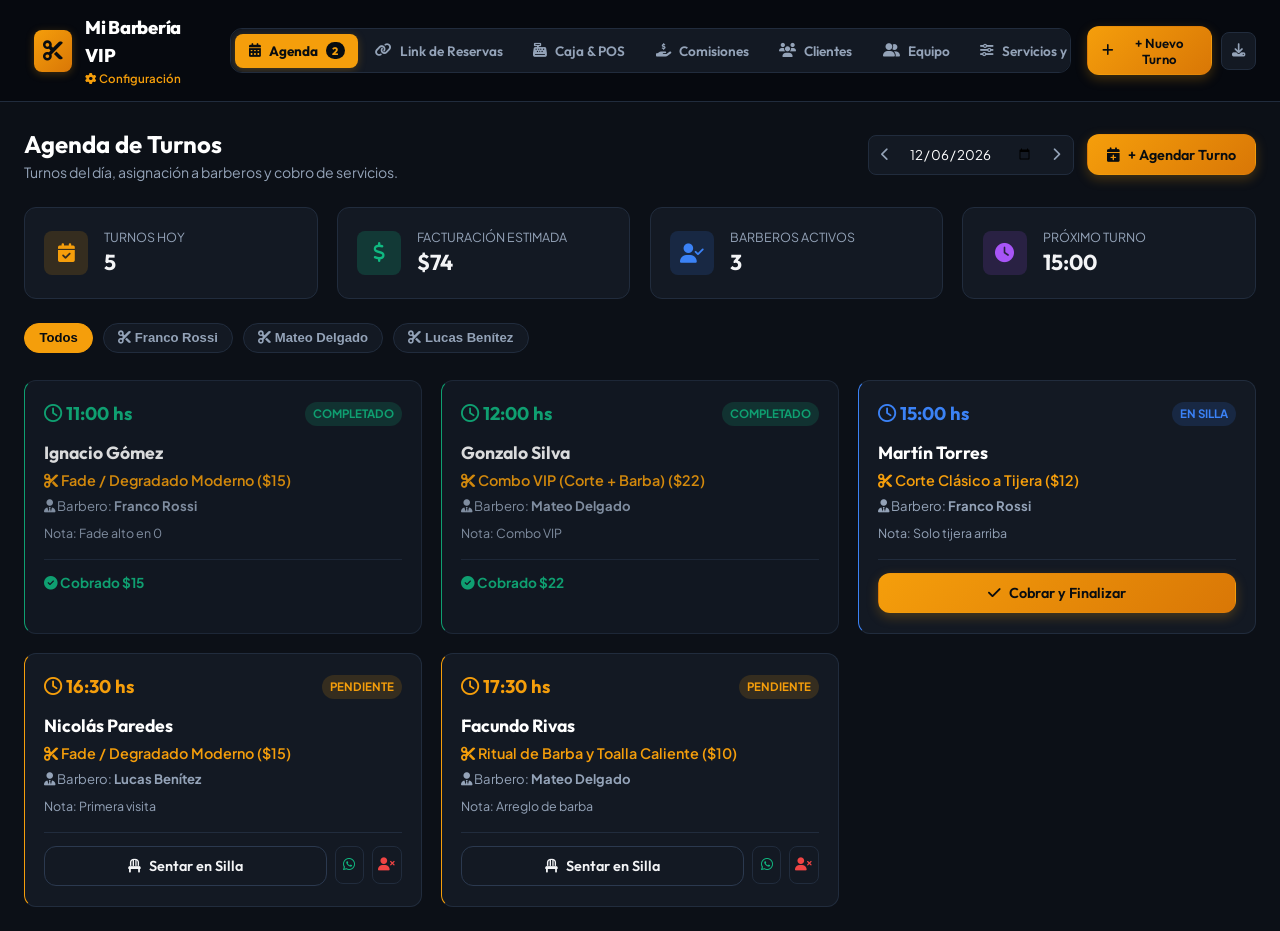
==== index.html @ e4ed2641 "Initial commit: BarberFlow SaaS for Barbershops" ====
<!DOCTYPE html>
<html lang="es">
<head>
    <meta charset="UTF-8">
    <meta name="viewport" content="width=device-width, initial-scale=1.0">
    <title>BarberFlow - Panel de Control y Gestión</title>
    <!-- Google Fonts -->
    <link rel="preconnect" href="https://fonts.googleapis.com">
    <link rel="preconnect" href="https://fonts.gstatic.com" crossorigin>
    <link href="https://fonts.googleapis.com/css2?family=Outfit:wght@400;500;600;700;800&family=Plus+Jakarta+Sans:wght@400;500;600;700&display=swap" rel="stylesheet">
    <!-- Font Awesome Icons -->
    <link rel="stylesheet" href="https://cdnjs.cloudflare.com/ajax/libs/font-awesome/6.4.0/css/all.min.css">
    <!-- CSS -->
    <link rel="stylesheet" href="css/styles.css">
</head>
<body class="dark-theme">

    <!-- Barra Superior -->
    <header class="app-topbar">
        <div class="topbar-inner">
            <div class="shop-branding" onclick="switchMainTab('settings')">
                <div class="shop-logo-badge">
                    <i class="fa-solid fa-scissors"></i>
                </div>
                <div class="shop-info-text">
                    <h1 class="shop-title-display" id="headerShopTitle">Mi Barbería</h1>
                    <span class="shop-subtitle"><i class="fa-solid fa-gear"></i> Configuración</span>
                </div>
            </div>

            <!-- Navegación de Herramientas -->
            <nav class="main-tabs-nav">
                <button class="nav-tab-btn active" data-tab="agenda" onclick="switchMainTab('agenda')">
                    <i class="fa-solid fa-calendar-days"></i>
                    <span>Agenda</span>
                    <span class="badge-pill" id="badgePendingCount">0</span>
                </button>
                <button class="nav-tab-btn" data-tab="booking-link" onclick="switchMainTab('booking-link')">
                    <i class="fa-solid fa-link"></i>
                    <span>Link de Reservas</span>
                </button>
                <button class="nav-tab-btn" data-tab="pos" onclick="switchMainTab('pos')">
                    <i class="fa-solid fa-cash-register"></i>
                    <span>Caja & POS</span>
                </button>
                <button class="nav-tab-btn" data-tab="commissions" onclick="switchMainTab('commissions')">
                    <i class="fa-solid fa-hand-holding-dollar"></i>
                    <span>Comisiones</span>
                </button>
                <button class="nav-tab-btn" data-tab="clients" onclick="switchMainTab('clients')">
                    <i class="fa-solid fa-users"></i>
                    <span>Clientes</span>
                </button>
                <button class="nav-tab-btn" data-tab="barbers" onclick="switchMainTab('barbers')">
                    <i class="fa-solid fa-user-group"></i>
                    <span>Equipo</span>
                </button>
                <button class="nav-tab-btn" data-tab="settings" onclick="switchMainTab('settings')">
                    <i class="fa-solid fa-sliders"></i>
                    <span>Servicios y Ajustes</span>
                </button>
            </nav>

            <div class="topbar-actions">
                <button class="btn btn-primary btn-sm" onclick="openNewWalkInModal()">
                    <i class="fa-solid fa-plus"></i> + Nuevo Turno
                </button>
                <button class="btn-icon" onclick="exportDataBackup()" title="Descargar Respaldo (JSON)">
                    <i class="fa-solid fa-download"></i>
                </button>
            </div>
        </div>
    </header>

    <!-- Área de Trabajo -->
    <main class="app-workspace container">

        <!-- ========================================================================= -->
        <!-- 1. AGENDA EN VIVO                                                         -->
        <!-- ========================================================================= -->
        <section class="tab-panel active" id="panelAgenda">
            <div class="panel-header-row">
                <div class="panel-title-area">
                    <h2>Agenda de Turnos</h2>
                    <p class="text-muted">Turnos del día, asignación a barberos y cobro de servicios.</p>
                </div>
                <div class="panel-controls-group">
                    <div class="date-navigator">
                        <button class="btn-nav-date" onclick="changeAgendaDate(-1)"><i class="fa-solid fa-chevron-left"></i></button>
                        <input type="date" id="agendaDatePicker" onchange="loadAgenda()">
                        <button class="btn-nav-date" onclick="changeAgendaDate(1)"><i class="fa-solid fa-chevron-right"></i></button>
                    </div>
                    <button class="btn btn-primary" onclick="openNewWalkInModal()">
                        <i class="fa-solid fa-calendar-plus"></i> + Agendar Turno
                    </button>
                </div>
            </div>

            <!-- Resumen de Métricas -->
            <div class="kpi-banner">
                <div class="kpi-item">
                    <div class="kpi-icon gold"><i class="fa-solid fa-calendar-check"></i></div>
                    <div>
                        <span class="kpi-label">Turnos Hoy</span>
                        <strong class="kpi-val" id="kpiTodayCount">0</strong>
                    </div>
                </div>
                <div class="kpi-item">
                    <div class="kpi-icon green"><i class="fa-solid fa-dollar-sign"></i></div>
                    <div>
                        <span class="kpi-label">Facturación Estimada</span>
                        <strong class="kpi-val" id="kpiTodayRevenue">$0</strong>
                    </div>
                </div>
                <div class="kpi-item">
                    <div class="kpi-icon blue"><i class="fa-solid fa-user-check"></i></div>
                    <div>
                        <span class="kpi-label">Barberos Activos</span>
                        <strong class="kpi-val" id="kpiActiveBarbers">0</strong>
                    </div>
                </div>
                <div class="kpi-item">
                    <div class="kpi-icon purple"><i class="fa-solid fa-clock"></i></div>
                    <div>
                        <span class="kpi-label">Próximo Turno</span>
                        <strong class="kpi-val" id="kpiNextTime">--:--</strong>
                    </div>
                </div>
            </div>

            <!-- Filtro por Barbero -->
            <div class="barbers-filter-row" id="agendaBarberFilters"></div>

            <!-- Grilla de Turnos -->
            <div class="appointments-board" id="agendaAppointmentsContainer"></div>
        </section>

        <!-- ========================================================================= -->
        <!-- 2. LINK DE RESERVAS ONLINE PARA CLIENTES                                  -->
        <!-- ========================================================================= -->
        <section class="tab-panel" id="panelBookingLink">
            <div class="share-link-card">
                <div class="share-link-header">
                    <div class="share-icon"><i class="fa-solid fa-qrcode"></i></div>
                    <div>
                        <h3>Link Directo de Reservas</h3>
                        <p class="text-muted">Este es el link que puedes colocar en tu Instagram, WhatsApp o redes sociales para que tus clientes agenden directamente.</p>
                    </div>
                </div>
                <div class="share-input-row">
                    <input type="text" readonly id="publicLinkDisplay" class="input-field link-input" value="https://barberflow.app/reservas">
                    <button class="btn btn-primary" onclick="copyPublicBookingLink()"><i class="fa-regular fa-copy"></i> Copiar Link</button>
                    <button class="btn btn-whatsapp" onclick="shareOnWhatsApp()"><i class="fa-brands fa-whatsapp"></i> Compartir por WhatsApp</button>
                </div>
            </div>

            <div class="app-card mt-4">
                <div class="card-header">
                    <h3><i class="fa-solid fa-circle-info text-gold"></i> Instrucciones de Uso</h3>
                </div>
                <div class="card-body">
                    <p class="text-muted" style="margin-bottom: 1rem;">
                        1. Configura tus servicios y precios en la pestaña <strong>Servicios y Ajustes</strong>.<br>
                        2. Agrega a los barberos de tu equipo en la pestaña <strong>Equipo</strong>.<br>
                        3. Copia el link superior y compártelo. Todos los turnos que tus clientes reserven ingresarán automáticamente en tu <strong>Agenda</strong> en tiempo real.
                    </p>
                </div>
            </div>
        </section>

        <!-- ========================================================================= -->
        <!-- 3. CAJA & PUNTO DE VENTA (POS)                                            -->
        <!-- ========================================================================= -->
        <section class="tab-panel" id="panelPos">
            <div class="panel-header-row">
                <div class="panel-title-area">
                    <h2>Caja & Cobros Diarios (POS)</h2>
                    <p class="text-muted">Control de ingresos por servicios y productos, retiros de dinero y formas de pago.</p>
                </div>
                <div class="panel-controls-group">
                    <button class="btn btn-secondary" onclick="openExpenseModal()">
                        <i class="fa-solid fa-arrow-trend-down"></i> Registrar Gasto / Retiro
                    </button>
                    <button class="btn btn-primary" onclick="openQuickSaleModal()">
                        <i class="fa-solid fa-cart-plus"></i> + Registrar Venta / Cobro
                    </button>
                </div>
            </div>

            <!-- Balances -->
            <div class="pos-balance-grid">
                <div class="pos-card total">
                    <span class="pos-card-title">Balance Neto en Caja Hoy</span>
                    <h2 class="pos-amount text-gold" id="posTotalToday">$0.00</h2>
                    <small class="text-muted">Ingresos menos gastos</small>
                </div>
                <div class="pos-card">
                    <span class="pos-card-title"><i class="fa-solid fa-money-bill-wave text-green"></i> Efectivo</span>
                    <h3 class="pos-amount" id="posCashToday">$0.00</h3>
                </div>
                <div class="pos-card">
                    <span class="pos-card-title"><i class="fa-solid fa-credit-card text-blue"></i> Tarjeta</span>
                    <h3 class="pos-amount" id="posCardToday">$0.00</h3>
                </div>
                <div class="pos-card">
                    <span class="pos-card-title"><i class="fa-solid fa-qrcode text-purple"></i> Transferencia / QR</span>
                    <h3 class="pos-amount" id="posTransferToday">$0.00</h3>
                </div>
            </div>

            <!-- Tabla de Movimientos -->
            <div class="app-card table-card">
                <div class="card-header">
                    <h3>Movimientos de Caja</h3>
                </div>
                <div class="table-responsive">
                    <table class="data-table">
                        <thead>
                            <tr>
                                <th>Hora</th>
                                <th>Concepto</th>
                                <th>Cliente</th>
                                <th>Barbero</th>
                                <th>Método</th>
                                <th>Monto</th>
                                <th>Acción</th>
                            </tr>
                        </thead>
                        <tbody id="posTableBody"></tbody>
                    </table>
                </div>
            </div>
        </section>

        <!-- ========================================================================= -->
        <!-- 4. COMISIONES DE BARBEROS                                                 -->
        <!-- ========================================================================= -->
        <section class="tab-panel" id="panelCommissions">
            <div class="panel-header-row">
                <div class="panel-title-area">
                    <h2>Cálculo de Comisiones del Equipo</h2>
                    <p class="text-muted">Desglose exacto de lo generado por cada barbero y el margen neto del local.</p>
                </div>
            </div>

            <div class="commissions-staff-cards" id="commissionsGrid"></div>

            <div class="app-card table-card mt-4">
                <div class="card-header">
                    <h3>Detalle de Cortes Realizados</h3>
                </div>
                <div class="table-responsive">
                    <table class="data-table">
                        <thead>
                            <tr>
                                <th>Fecha/Hora</th>
                                <th>Barbero</th>
                                <th>Servicio</th>
                                <th>Precio Total</th>
                                <th>% Comisión</th>
                                <th>Pago a Barbero</th>
                                <th>Ganancia Local</th>
                            </tr>
                        </thead>
                        <tbody id="commissionsTableBody"></tbody>
                    </table>
                </div>
            </div>
        </section>

        <!-- ========================================================================= -->
        <!-- 5. CLIENTES & CRM                                                         -->
        <!-- ========================================================================= -->
        <section class="tab-panel" id="panelClients">
            <div class="panel-header-row">
                <div class="panel-title-area">
                    <h2>Directorio de Clientes</h2>
                    <p class="text-muted">Historial de visitas, notas de estilo/corte y contacto directo por WhatsApp.</p>
                </div>
                <div class="panel-controls-group">
                    <div class="search-input-box">
                        <i class="fa-solid fa-magnifying-glass"></i>
                        <input type="text" id="clientSearchInput" placeholder="Buscar por nombre o teléfono..." oninput="filterClientsList()">
                    </div>
                </div>
            </div>

            <div class="app-card table-card">
                <div class="table-responsive">
                    <table class="data-table">
                        <thead>
                            <tr>
                                <th>Cliente</th>
                                <th>WhatsApp</th>
                                <th>Visitas</th>
                                <th>Total Invertido</th>
                                <th>Última Visita</th>
                                <th>Notas de Corte</th>
                                <th>WhatsApp</th>
                            </tr>
                        </thead>
                        <tbody id="clientsTableBody"></tbody>
                    </table>
                </div>
            </div>
        </section>

        <!-- ========================================================================= -->
        <!-- 6. EQUIPO DE BARBEROS                                                     -->
        <!-- ========================================================================= -->
        <section class="tab-panel" id="panelBarbers">
            <div class="panel-header-row">
                <div class="panel-title-area">
                    <h2>Equipo de Barberos</h2>
                    <p class="text-muted">Gestiona a los barberos y ajusta su porcentaje de comisión.</p>
                </div>
                <div class="panel-controls-group">
                    <button class="btn btn-primary" onclick="openAddBarberModal()">
                        <i class="fa-solid fa-user-plus"></i> + Agregar Barbero
                    </button>
                </div>
            </div>

            <div class="barbers-management-grid" id="barbersManageContainer"></div>
        </section>

        <!-- ========================================================================= -->
        <!-- 7. SERVICIOS Y AJUSTES                                                    -->
        <!-- ========================================================================= -->
        <section class="tab-panel" id="panelSettings">
            <div class="panel-header-row">
                <div class="panel-title-area">
                    <h2>Configuración y Servicios</h2>
                    <p class="text-muted">Ajusta los datos del local, moneda, servicios y precios.</p>
                </div>
                <div class="panel-controls-group">
                    <button class="btn btn-primary" onclick="saveShopSettings()">
                        <i class="fa-solid fa-floppy-disk"></i> Guardar Cambios
                    </button>
                </div>
            </div>

            <div class="settings-two-columns">
                <!-- Datos del Negocio -->
                <div class="app-card">
                    <div class="card-header">
                        <h3><i class="fa-solid fa-store text-gold"></i> Datos de la Barbería</h3>
                    </div>
                    <div class="card-body">
                        <div class="form-group">
                            <label>Nombre de la Barbería:</label>
                            <input type="text" id="settingShopName" class="input-field" value="Mi Barbería VIP">
                        </div>
                        <div class="form-group">
                            <label>Dirección:</label>
                            <input type="text" id="settingShopAddress" class="input-field" value="Av. Principal 123">
                        </div>
                        <div class="form-row-2">
                            <div class="form-group">
                                <label>Teléfono de WhatsApp:</label>
                                <input type="tel" id="settingShopPhone" class="input-field" value="+5491122334455">
                            </div>
                            <div class="form-group">
                                <label>Moneda ($ / ARS / MXN / EUR):</label>
                                <input type="text" id="settingCurrency" class="input-field" value="$">
                            </div>
                        </div>
                    </div>
                </div>

                <!-- Lista de Servicios -->
                <div class="app-card">
                    <div class="card-header flex-between">
                        <h3><i class="fa-solid fa-scissors text-gold"></i> Servicios & Precios</h3>
                        <button class="btn btn-primary btn-sm" onclick="openAddServiceModal()">
                            <i class="fa-solid fa-plus"></i> + Nuevo Servicio
                        </button>
                    </div>
                    <div class="card-body">
                        <div class="services-list-editable" id="manageServicesList"></div>
                    </div>
                </div>
            </div>
        </section>

    </main>

    <!-- ========================================================================= -->
    <!-- MODALES                                                                   -->
    <!-- ========================================================================= -->

    <!-- Modal: Turno Manual / Walk-In -->
    <div class="modal-overlay" id="walkInModal">
        <div class="modal-card">
            <div class="modal-header">
                <h3><i class="fa-solid fa-scissors text-gold"></i> Agendar Turno</h3>
                <button class="btn-close" onclick="closeModal('walkInModal')">&times;</button>
            </div>
            <div class="modal-body">
                <form onsubmit="handleWalkInSubmit(event)">
                    <div class="form-group">
                        <label>Nombre del Cliente:</label>
                        <input type="text" id="walkInClientName" required placeholder="Nombre del cliente" class="input-field">
                    </div>
                    <div class="form-group">
                        <label>Teléfono (WhatsApp):</label>
                        <input type="tel" id="walkInClientPhone" placeholder="+54 9 11..." class="input-field">
                    </div>
                    <div class="form-group">
                        <label>Servicio:</label>
                        <select id="walkInServiceSelect" class="input-field" required></select>
                    </div>
                    <div class="form-group">
                        <label>Barbero:</label>
                        <select id="walkInBarberSelect" class="input-field" required></select>
                    </div>
                    <div class="form-row-2">
                        <div class="form-group">
                            <label>Fecha:</label>
                            <input type="date" id="walkInDate" class="input-field" required>
                        </div>
                        <div class="form-group">
                            <label>Hora:</label>
                            <input type="time" id="walkInTime" class="input-field" value="16:00" required>
                        </div>
                    </div>
                    <button type="submit" class="btn btn-primary btn-block btn-large">
                        <i class="fa-solid fa-check"></i> Guardar Turno
                    </button>
                </form>
            </div>
        </div>
    </div>

    <!-- Modal: Venta POS / Cobro -->
    <div class="modal-overlay" id="quickSaleModal">
        <div class="modal-card">
            <div class="modal-header">
                <h3><i class="fa-solid fa-cart-plus text-green"></i> Registrar Venta / Cobro</h3>
                <button class="btn-close" onclick="closeModal('quickSaleModal')">&times;</button>
            </div>
            <div class="modal-body">
                <form onsubmit="handleQuickSaleSubmit(event)">
                    <div class="form-group">
                        <label>Concepto / Producto:</label>
                        <input type="text" id="saleConcept" required placeholder="Ej: Cera mate fijadora / Bebida" class="input-field">
                    </div>
                    <div class="form-row-2">
                        <div class="form-group">
                            <label>Monto:</label>
                            <input type="number" id="saleAmount" step="0.5" required placeholder="10.00" class="input-field">
                        </div>
                        <div class="form-group">
                            <label>Método de Pago:</label>
                            <select id="salePaymentMethod" class="input-field">
                                <option value="Efectivo">Efectivo</option>
                                <option value="Tarjeta">Tarjeta Débito/Crédito</option>
                                <option value="Transferencia">Transferencia / QR</option>
                            </select>
                        </div>
                    </div>
                    <div class="form-group">
                        <label>Barbero (Opcional):</label>
                        <select id="saleBarberSelect" class="input-field"></select>
                    </div>
                    <button type="submit" class="btn btn-primary btn-block btn-large">
                        <i class="fa-solid fa-cash-register"></i> Registrar en Caja
                    </button>
                </form>
            </div>
        </div>
    </div>

    <!-- Modal: Agregar Barbero -->
    <div class="modal-overlay" id="addBarberModal">
        <div class="modal-card">
            <div class="modal-header">
                <h3><i class="fa-solid fa-user-plus text-gold"></i> Agregar Barbero</h3>
                <button class="btn-close" onclick="closeModal('addBarberModal')">&times;</button>
            </div>
            <div class="modal-body">
                <form onsubmit="handleAddBarberSubmit(event)">
                    <div class="form-group">
                        <label>Nombre y Apellido:</label>
                        <input type="text" id="newBarberName" required placeholder="Ej: Lucas Martínez" class="input-field">
                    </div>
                    <div class="form-group">
                        <label>Especialidad / Cargo:</label>
                        <input type="text" id="newBarberSpecialty" placeholder="Ej: Fades y Barbas" class="input-field">
                    </div>
                    <div class="form-group">
                        <label>% de Comisión para el barbero:</label>
                        <input type="number" id="newBarberCommission" required value="50" min="0" max="100" class="input-field">
                    </div>
                    <button type="submit" class="btn btn-primary btn-block btn-large">
                        <i class="fa-solid fa-check"></i> Guardar Barbero
                    </button>
                </form>
            </div>
        </div>
    </div>

    <!-- Modal: Agregar Servicio -->
    <div class="modal-overlay" id="addServiceModal">
        <div class="modal-card">
            <div class="modal-header">
                <h3><i class="fa-solid fa-scissors text-gold"></i> Agregar Servicio</h3>
                <button class="btn-close" onclick="closeModal('addServiceModal')">&times;</button>
            </div>
            <div class="modal-body">
                <form onsubmit="handleAddServiceSubmit(event)">
                    <div class="form-group">
                        <label>Nombre del Servicio:</label>
                        <input type="text" id="newServiceName" required placeholder="Ej: Corte + Barba Deluxe" class="input-field">
                    </div>
                    <div class="form-row-2">
                        <div class="form-group">
                            <label>Precio:</label>
                            <input type="number" id="newServicePrice" required step="0.5" placeholder="15" class="input-field">
                        </div>
                        <div class="form-group">
                            <label>Duración (minutos):</label>
                            <input type="number" id="newServiceDuration" required value="40" step="5" class="input-field">
                        </div>
                    </div>
                    <div class="form-group">
                        <label>Descripción:</label>
                        <input type="text" id="newServiceDesc" placeholder="Detalles del corte..." class="input-field">
                    </div>
                    <button type="submit" class="btn btn-primary btn-block btn-large">
                        <i class="fa-solid fa-check"></i> Guardar Servicio
                    </button>
                </form>
            </div>
        </div>
    </div>

    <!-- Toasts -->
    <div class="toast-container" id="toastContainer"></div>

    <!-- Scripts -->
    <script src="js/data.js"></script>
    <script src="js/app.js"></script>
</body>
</html>
---- css/styles.css ----
/* ==========================================================================
   BARBERFLOW - SISTEMA DIRECTO DE GESTIÓN PARA BARBERÍAS
   ========================================================================== */

:root {
    --bg-darkest: #070a0f;
    --bg-main: #0c1017;
    --bg-card: #131923;
    --bg-card-hover: #1a2332;
    --bg-input: #090d13;
    --border-color: #212c3d;
    --border-light: #2b394f;

    /* Accents */
    --gold: #f59e0b;
    --gold-hover: #fbbf24;
    --gold-glow: rgba(245, 158, 11, 0.25);
    
    --green: #10b981;
    --green-glow: rgba(16, 185, 129, 0.2);
    --blue: #3b82f6;
    --red: #ef4444;
    --purple: #a855f7;

    --text-main: #f3f4f6;
    --text-muted: #94a3b8;
    --text-dim: #64748b;

    --font-heading: 'Outfit', sans-serif;
    --font-body: 'Plus Jakarta Sans', sans-serif;

    --radius-sm: 8px;
    --radius-md: 12px;
    --radius-lg: 16px;
    --radius-full: 9999px;
    
    --shadow-card: 0 10px 25px -5px rgba(0, 0, 0, 0.5);
    --transition: all 0.2s cubic-bezier(0.4, 0, 0.2, 1);
}

* {
    margin: 0;
    padding: 0;
    box-sizing: border-box;
}

body.dark-theme {
    background-color: var(--bg-main);
    color: var(--text-main);
    font-family: var(--font-body);
    line-height: 1.5;
    min-height: 100vh;
    overflow-x: hidden;
}

h1, h2, h3, h4, h5, h6 {
    font-family: var(--font-heading);
    color: #ffffff;
    font-weight: 700;
}

.text-gold { color: var(--gold) !important; }
.text-green { color: var(--green) !important; }
.text-blue { color: var(--blue) !important; }
.text-red { color: var(--red) !important; }
.text-purple { color: var(--purple) !important; }
.text-muted { color: var(--text-muted); font-size: 0.88rem; }
.mt-2 { margin-top: 0.5rem; }
.mt-4 { margin-top: 1.5rem; }

.container {
    max-width: 1400px;
    margin: 0 auto;
    padding: 1.5rem;
}

/* Buttons */
.btn {
    display: inline-flex;
    align-items: center;
    justify-content: center;
    gap: 0.5rem;
    padding: 0.65rem 1.2rem;
    font-family: var(--font-heading);
    font-size: 0.9rem;
    font-weight: 600;
    border-radius: var(--radius-md);
    border: 1px solid transparent;
    cursor: pointer;
    transition: var(--transition);
    user-select: none;
    text-decoration: none;
}

.btn-primary {
    background: linear-gradient(135deg, var(--gold), #d97706);
    color: #080c10;
    box-shadow: 0 4px 12px var(--gold-glow);
}

.btn-primary:hover {
    background: linear-gradient(135deg, var(--gold-hover), var(--gold));
    transform: translateY(-2px);
    box-shadow: 0 6px 16px var(--gold-glow);
}

.btn-secondary {
    background: var(--bg-card);
    border-color: var(--border-light);
    color: var(--text-main);
}

.btn-secondary:hover {
    background: var(--bg-card-hover);
    border-color: var(--gold);
}

.btn-whatsapp {
    background: #25D366;
    color: #0b141a;
    font-weight: 700;
}

.btn-whatsapp:hover {
    background: #20ba5a;
    transform: translateY(-2px);
}

.btn-sm {
    padding: 0.45rem 0.85rem;
    font-size: 0.82rem;
}

.btn-large {
    padding: 0.9rem 1.6rem;
    font-size: 1rem;
}

.btn-block {
    width: 100%;
}

.btn-icon {
    width: 38px;
    height: 38px;
    border-radius: var(--radius-sm);
    background: var(--bg-card);
    border: 1px solid var(--border-color);
    color: var(--text-muted);
    display: inline-flex;
    align-items: center;
    justify-content: center;
    cursor: pointer;
    transition: var(--transition);
}

.btn-icon:hover {
    color: var(--gold);
    border-color: var(--gold);
}

.btn-close {
    background: transparent;
    border: none;
    color: var(--text-muted);
    font-size: 1.5rem;
    cursor: pointer;
}

.btn-close:hover {
    color: #ffffff;
}

/* Inputs */
.input-field {
    width: 100%;
    background: var(--bg-input);
    border: 1px solid var(--border-color);
    color: #ffffff;
    padding: 0.75rem 1rem;
    border-radius: var(--radius-sm);
    font-family: var(--font-body);
    font-size: 0.92rem;
    transition: var(--transition);
}

.input-field:focus {
    outline: none;
    border-color: var(--gold);
    box-shadow: 0 0 10px var(--gold-glow);
}

.form-group {
    margin-bottom: 1.1rem;
}

.form-group label {
    display: block;
    font-size: 0.85rem;
    font-weight: 600;
    color: var(--text-muted);
    margin-bottom: 0.4rem;
}

.form-row-2 {
    display: grid;
    grid-template-columns: 1fr 1fr;
    gap: 1rem;
}

/* ==========================================================================
   TOPBAR HEADER & BRANDING
   ========================================================================== */
.app-topbar {
    position: sticky;
    top: 0;
    z-index: 100;
    background: rgba(7, 10, 15, 0.95);
    backdrop-filter: blur(12px);
    border-bottom: 1px solid var(--border-color);
    padding: 0.6rem 1.5rem;
}

.topbar-inner {
    max-width: 1400px;
    margin: 0 auto;
    display: flex;
    align-items: center;
    justify-content: space-between;
    gap: 1rem;
}

.shop-branding {
    display: flex;
    align-items: center;
    gap: 0.8rem;
    cursor: pointer;
    padding: 0.3rem 0.6rem;
    border-radius: var(--radius-sm);
    transition: var(--transition);
}

.shop-branding:hover {
    background: rgba(245, 158, 11, 0.08);
}

.shop-logo-badge {
    width: 42px;
    height: 42px;
    background: linear-gradient(135deg, var(--gold), #d97706);
    border-radius: var(--radius-sm);
    color: #080c10;
    display: flex;
    align-items: center;
    justify-content: center;
    font-size: 1.25rem;
    box-shadow: 0 2px 8px var(--gold-glow);
}

.shop-title-display {
    font-size: 1.15rem;
    font-weight: 800;
    letter-spacing: -0.3px;
}

.shop-subtitle {
    display: block;
    font-size: 0.72rem;
    color: var(--gold);
    font-weight: 600;
}

.main-tabs-nav {
    display: flex;
    background: var(--bg-card);
    border: 1px solid var(--border-color);
    border-radius: var(--radius-md);
    padding: 0.3rem;
    gap: 0.2rem;
    overflow-x: auto;
}

.nav-tab-btn {
    background: transparent;
    border: none;
    color: var(--text-muted);
    padding: 0.5rem 0.85rem;
    border-radius: var(--radius-sm);
    font-family: var(--font-heading);
    font-size: 0.85rem;
    font-weight: 600;
    cursor: pointer;
    display: flex;
    align-items: center;
    gap: 0.5rem;
    transition: var(--transition);
    white-space: nowrap;
}

.nav-tab-btn:hover {
    color: #ffffff;
    background: rgba(255, 255, 255, 0.04);
}

.nav-tab-btn.active {
    background: var(--gold);
    color: #080c10;
    font-weight: 700;
    box-shadow: 0 2px 8px var(--gold-glow);
}

.badge-pill {
    background: #080c10;
    color: var(--gold);
    font-size: 0.68rem;
    padding: 0.1rem 0.4rem;
    border-radius: var(--radius-full);
    font-weight: 800;
}

.topbar-actions {
    display: flex;
    align-items: center;
    gap: 0.6rem;
}

/* ==========================================================================
   TAB PANELS
   ========================================================================== */
.tab-panel {
    display: none;
    animation: fadeIn 0.25s ease;
}

.tab-panel.active {
    display: block;
}

@keyframes fadeIn {
    from { opacity: 0; transform: translateY(4px); }
    to { opacity: 1; transform: translateY(0); }
}

.panel-header-row {
    display: flex;
    justify-content: space-between;
    align-items: center;
    margin-bottom: 1.5rem;
    flex-wrap: wrap;
    gap: 1rem;
}

.panel-controls-group {
    display: flex;
    align-items: center;
    gap: 0.8rem;
}

/* Date Navigator */
.date-navigator {
    display: flex;
    align-items: center;
    background: var(--bg-card);
    border: 1px solid var(--border-color);
    border-radius: var(--radius-sm);
    padding: 0.2rem;
}

.date-navigator input[type="date"] {
    background: transparent;
    border: none;
    color: #ffffff;
    font-family: var(--font-body);
    padding: 0.4rem 0.6rem;
    outline: none;
}

.btn-nav-date {
    background: transparent;
    border: none;
    color: var(--text-muted);
    padding: 0.4rem 0.6rem;
    cursor: pointer;
}

.btn-nav-date:hover {
    color: var(--gold);
}

/* ==========================================================================
   1. AGENDA EN VIVO
   ========================================================================== */
.kpi-banner {
    display: grid;
    grid-template-columns: repeat(auto-fit, minmax(220px, 1fr));
    gap: 1.2rem;
    margin-bottom: 1.5rem;
}

.kpi-item {
    background: var(--bg-card);
    border: 1px solid var(--border-color);
    border-radius: var(--radius-md);
    padding: 1.2rem;
    display: flex;
    align-items: center;
    gap: 1rem;
}

.kpi-icon {
    width: 44px;
    height: 44px;
    border-radius: var(--radius-sm);
    display: flex;
    align-items: center;
    justify-content: center;
    font-size: 1.2rem;
}

.kpi-icon.gold { background: rgba(245, 158, 11, 0.15); color: var(--gold); }
.kpi-icon.green { background: var(--green-glow); color: var(--green); }
.kpi-icon.blue { background: rgba(59, 130, 246, 0.15); color: var(--blue); }
.kpi-icon.purple { background: rgba(168, 85, 247, 0.15); color: var(--purple); }

.kpi-label {
    display: block;
    font-size: 0.78rem;
    color: var(--text-muted);
    text-transform: uppercase;
}

.kpi-val {
    font-size: 1.35rem;
    font-family: var(--font-heading);
}

.barbers-filter-row {
    display: flex;
    gap: 0.6rem;
    margin-bottom: 1.4rem;
    overflow-x: auto;
    padding-bottom: 0.3rem;
}

.barber-pill-btn {
    background: var(--bg-card);
    border: 1px solid var(--border-color);
    color: var(--text-muted);
    padding: 0.4rem 0.9rem;
    border-radius: var(--radius-full);
    font-size: 0.82rem;
    font-weight: 600;
    cursor: pointer;
    transition: var(--transition);
}

.barber-pill-btn:hover, .barber-pill-btn.active {
    background: var(--gold);
    color: #080c10;
    border-color: var(--gold);
}

.appointments-board {
    display: grid;
    grid-template-columns: repeat(auto-fill, minmax(320px, 1fr));
    gap: 1.2rem;
}

.app-card {
    background: var(--bg-card);
    border: 1px solid var(--border-color);
    border-radius: var(--radius-md);
    padding: 1.2rem;
    border-left: 4px solid var(--gold);
    transition: var(--transition);
}

.app-card:hover {
    border-color: var(--gold);
    box-shadow: var(--shadow-card);
}

.app-card.status-Pendiente { border-left-color: var(--gold); }
.app-card.status-EnAtencion { border-left-color: var(--blue); }
.app-card.status-Completado { border-left-color: var(--green); opacity: 0.85; }
.app-card.status-NoAsistio { border-left-color: var(--red); opacity: 0.5; }

.app-card-head {
    display: flex;
    justify-content: space-between;
    align-items: center;
    margin-bottom: 0.8rem;
}

.app-time {
    font-family: var(--font-heading);
    font-size: 1.15rem;
    font-weight: 700;
}

.status-badge {
    font-size: 0.72rem;
    padding: 0.2rem 0.5rem;
    border-radius: var(--radius-full);
    font-weight: 700;
    text-transform: uppercase;
}

.status-Pendiente { background: rgba(245, 158, 11, 0.15); color: var(--gold); }
.status-EnAtencion { background: rgba(59, 130, 246, 0.15); color: var(--blue); }
.status-Completado { background: var(--green-glow); color: var(--green); }
.status-NoAsistio { background: rgba(239, 68, 68, 0.15); color: var(--red); }

.app-actions {
    display: flex;
    gap: 0.5rem;
    margin-top: 1rem;
    padding-top: 0.8rem;
    border-top: 1px solid var(--border-color);
}

/* ==========================================================================
   2. LINK Y PORTAL DE RESERVAS DE CLIENTES
   ========================================================================== */
.booking-portal-layout {
    display: flex;
    flex-direction: column;
    gap: 2rem;
}

.share-link-card {
    background: linear-gradient(135deg, #192231, #0f1622);
    border: 1px solid var(--border-light);
    border-radius: var(--radius-lg);
    padding: 2rem;
}

.share-link-header {
    display: flex;
    align-items: center;
    gap: 1rem;
    margin-bottom: 1.2rem;
}

.share-icon {
    width: 48px;
    height: 48px;
    background: rgba(245, 158, 11, 0.15);
    color: var(--gold);
    border-radius: var(--radius-md);
    display: flex;
    align-items: center;
    justify-content: center;
    font-size: 1.4rem;
}

.share-input-row {
    display: flex;
    gap: 0.8rem;
    flex-wrap: wrap;
}

.link-input {
    flex: 1;
    min-width: 280px;
    font-weight: 600;
    color: var(--gold);
}

.client-simulator-box {
    background: var(--bg-card);
    border: 1px solid var(--border-color);
    border-radius: var(--radius-lg);
    padding: 2rem;
}

.simulator-badge {
    font-size: 0.85rem;
    color: var(--text-muted);
    font-weight: 600;
    margin-bottom: 1.5rem;
    display: flex;
    align-items: center;
    gap: 0.5rem;
}

.client-booking-wizard {
    max-width: 600px;
    margin: 0 auto;
    background: var(--bg-main);
    border: 1px solid var(--border-light);
    border-radius: var(--radius-md);
    padding: 2rem;
}

.sim-steps-bar {
    display: flex;
    justify-content: space-between;
    margin-bottom: 1.5rem;
    border-bottom: 1px solid var(--border-color);
    padding-bottom: 0.8rem;
}

.sim-step {
    font-size: 0.78rem;
    color: var(--text-dim);
    font-weight: 700;
}

.sim-step.active {
    color: var(--gold);
}

.sim-step-content {
    display: none;
}

.sim-step-content.active {
    display: block;
    animation: fadeIn 0.2s ease;
}

.sim-services-grid {
    display: flex;
    flex-direction: column;
    gap: 0.8rem;
    margin-top: 1rem;
}

.sim-service-item {
    background: var(--bg-card);
    border: 1px solid var(--border-color);
    border-radius: var(--radius-sm);
    padding: 1rem;
    display: flex;
    justify-content: space-between;
    align-items: center;
    cursor: pointer;
    transition: var(--transition);
}

.sim-service-item:hover {
    border-color: var(--gold);
    transform: translateY(-2px);
}

.sim-barbers-grid {
    display: grid;
    grid-template-columns: 1fr 1fr;
    gap: 1rem;
    margin-top: 1rem;
}

.sim-barber-item {
    background: var(--bg-card);
    border: 1px solid var(--border-color);
    border-radius: var(--radius-sm);
    padding: 1rem;
    text-align: center;
    cursor: pointer;
    transition: var(--transition);
}

.sim-barber-item:hover {
    border-color: var(--gold);
}

.sim-date-scroll {
    display: flex;
    gap: 0.5rem;
    overflow-x: auto;
    padding: 1rem 0;
}

.sim-date-card {
    min-width: 65px;
    background: var(--bg-card);
    border: 1px solid var(--border-color);
    border-radius: var(--radius-sm);
    padding: 0.6rem 0.3rem;
    text-align: center;
    cursor: pointer;
}

.sim-date-card.active {
    background: var(--gold);
    color: #080c10;
    font-weight: 700;
}

.sim-time-grid {
    display: grid;
    grid-template-columns: repeat(auto-fill, minmax(80px, 1fr));
    gap: 0.5rem;
    margin-top: 1rem;
}

.sim-time-btn {
    background: var(--bg-card);
    border: 1px solid var(--border-color);
    color: var(--text-main);
    padding: 0.6rem;
    border-radius: var(--radius-sm);
    cursor: pointer;
    font-weight: 600;
}

.sim-time-btn:hover, .sim-time-btn.active {
    background: var(--gold);
    color: #080c10;
}

.sim-summary-ticket {
    background: var(--bg-card);
    border: 1px dashed var(--border-light);
    border-radius: var(--radius-sm);
    padding: 1rem;
    margin-bottom: 1.2rem;
    font-size: 0.88rem;
}

/* ==========================================================================
   3. CAJA & POS
   ========================================================================== */
.pos-balance-grid {
    display: grid;
    grid-template-columns: repeat(auto-fit, minmax(220px, 1fr));
    gap: 1.2rem;
    margin-bottom: 1.8rem;
}

.pos-card {
    background: var(--bg-card);
    border: 1px solid var(--border-color);
    border-radius: var(--radius-md);
    padding: 1.4rem;
}

.pos-card.total {
    background: linear-gradient(135deg, #182232, #0e141e);
    border-color: var(--gold);
}

.pos-card-title {
    font-size: 0.8rem;
    color: var(--text-muted);
    text-transform: uppercase;
    display: block;
}

.pos-amount {
    font-size: 1.6rem;
    margin: 0.3rem 0;
}

/* Tables */
.app-card {
    background: var(--bg-card);
    border: 1px solid var(--border-color);
    border-radius: var(--radius-md);
    overflow: hidden;
}

.card-header {
    padding: 1.2rem 1.5rem;
    border-bottom: 1px solid var(--border-color);
}

.card-header.flex-between {
    display: flex;
    justify-content: space-between;
    align-items: center;
}

.card-body {
    padding: 1.5rem;
}

.table-responsive {
    overflow-x: auto;
}

.data-table {
    width: 100%;
    border-collapse: collapse;
    text-align: left;
    font-size: 0.88rem;
}

.data-table th {
    background: var(--bg-darkest);
    padding: 0.85rem 1.2rem;
    color: var(--text-muted);
    font-size: 0.78rem;
    text-transform: uppercase;
    font-weight: 700;
    border-bottom: 1px solid var(--border-color);
}

.data-table td {
    padding: 0.95rem 1.2rem;
    border-bottom: 1px solid var(--border-color);
    color: var(--text-main);
}

.data-table tr:hover td {
    background: rgba(255, 255, 255, 0.02);
}

/* ==========================================================================
   4. COMISIONES
   ========================================================================== */
.commissions-staff-cards {
    display: grid;
    grid-template-columns: repeat(auto-fit, minmax(280px, 1fr));
    gap: 1.2rem;
}

.comm-card {
    background: var(--bg-card);
    border: 1px solid var(--border-color);
    border-radius: var(--radius-md);
    padding: 1.4rem;
}

.comm-head {
    display: flex;
    align-items: center;
    gap: 0.8rem;
    margin-bottom: 1rem;
}

.comm-split-row {
    display: grid;
    grid-template-columns: 1fr 1fr;
    gap: 0.8rem;
    padding-top: 1rem;
    border-top: 1px solid var(--border-color);
}

/* ==========================================================================
   5. BARBEROS MANAGEMENT
   ========================================================================== */
.barbers-management-grid {
    display: grid;
    grid-template-columns: repeat(auto-fill, minmax(280px, 1fr));
    gap: 1.2rem;
}

.barber-manage-card {
    background: var(--bg-card);
    border: 1px solid var(--border-color);
    border-radius: var(--radius-md);
    padding: 1.5rem;
    display: flex;
    flex-direction: column;
    justify-content: space-between;
}

.barber-manage-info h3 {
    font-size: 1.15rem;
    margin-bottom: 0.3rem;
}

/* ==========================================================================
   6. SETTINGS & SERVICES
   ========================================================================== */
.settings-two-columns {
    display: grid;
    grid-template-columns: 1fr 1.2fr;
    gap: 1.5rem;
}

.services-list-editable {
    display: flex;
    flex-direction: column;
    gap: 0.6rem;
}

.service-item-row {
    display: flex;
    justify-content: space-between;
    align-items: center;
    background: var(--bg-main);
    border: 1px solid var(--border-color);
    padding: 0.8rem 1rem;
    border-radius: var(--radius-sm);
}

/* ==========================================================================
   MODALS & TOASTS
   ========================================================================== */
.modal-overlay {
    position: fixed;
    top: 0;
    left: 0;
    width: 100vw;
    height: 100vh;
    background: rgba(0, 0, 0, 0.75);
    backdrop-filter: blur(8px);
    display: none;
    align-items: center;
    justify-content: center;
    z-index: 1000;
    padding: 1rem;
}

.modal-overlay.active {
    display: flex;
    animation: fadeIn 0.2s ease;
}

.modal-card {
    background: var(--bg-card);
    border: 1px solid var(--border-light);
    border-radius: var(--radius-lg);
    width: 100%;
    max-width: 500px;
    overflow: hidden;
    box-shadow: 0 20px 50px rgba(0, 0, 0, 0.7);
}

.modal-header {
    display: flex;
    justify-content: space-between;
    align-items: center;
    padding: 1.2rem 1.5rem;
    border-bottom: 1px solid var(--border-color);
}

.modal-body {
    padding: 1.5rem;
}

/* Search Box */
.search-input-box {
    display: flex;
    align-items: center;
    background: var(--bg-card);
    border: 1px solid var(--border-color);
    border-radius: var(--radius-sm);
    padding: 0.4rem 0.8rem;
    gap: 0.5rem;
    width: 300px;
}

.search-input-box input {
    background: transparent;
    border: none;
    color: #ffffff;
    outline: none;
    font-family: var(--font-body);
    width: 100%;
}

/* Toast */
.toast-container {
    position: fixed;
    bottom: 2rem;
    right: 2rem;
    z-index: 2000;
    display: flex;
    flex-direction: column;
    gap: 0.5rem;
}

.toast {
    background: var(--bg-card);
    border: 1px solid var(--border-light);
    color: #ffffff;
    padding: 0.8rem 1.2rem;
    border-radius: var(--radius-sm);
    box-shadow: 0 10px 25px rgba(0, 0, 0, 0.5);
    display: flex;
    align-items: center;
    gap: 0.6rem;
    font-size: 0.88rem;
    animation: slideIn 0.25s ease;
}

.toast.success { border-left: 4px solid var(--green); }
.toast.info { border-left: 4px solid var(--blue); }

@keyframes slideIn {
    from { transform: translateX(100%); opacity: 0; }
    to { transform: translateX(0); opacity: 1; }
}

@media (max-width: 900px) {
    .settings-two-columns {
        grid-template-columns: 1fr;
    }
    .topbar-inner {
        flex-direction: column;
        align-items: stretch;
    }
}
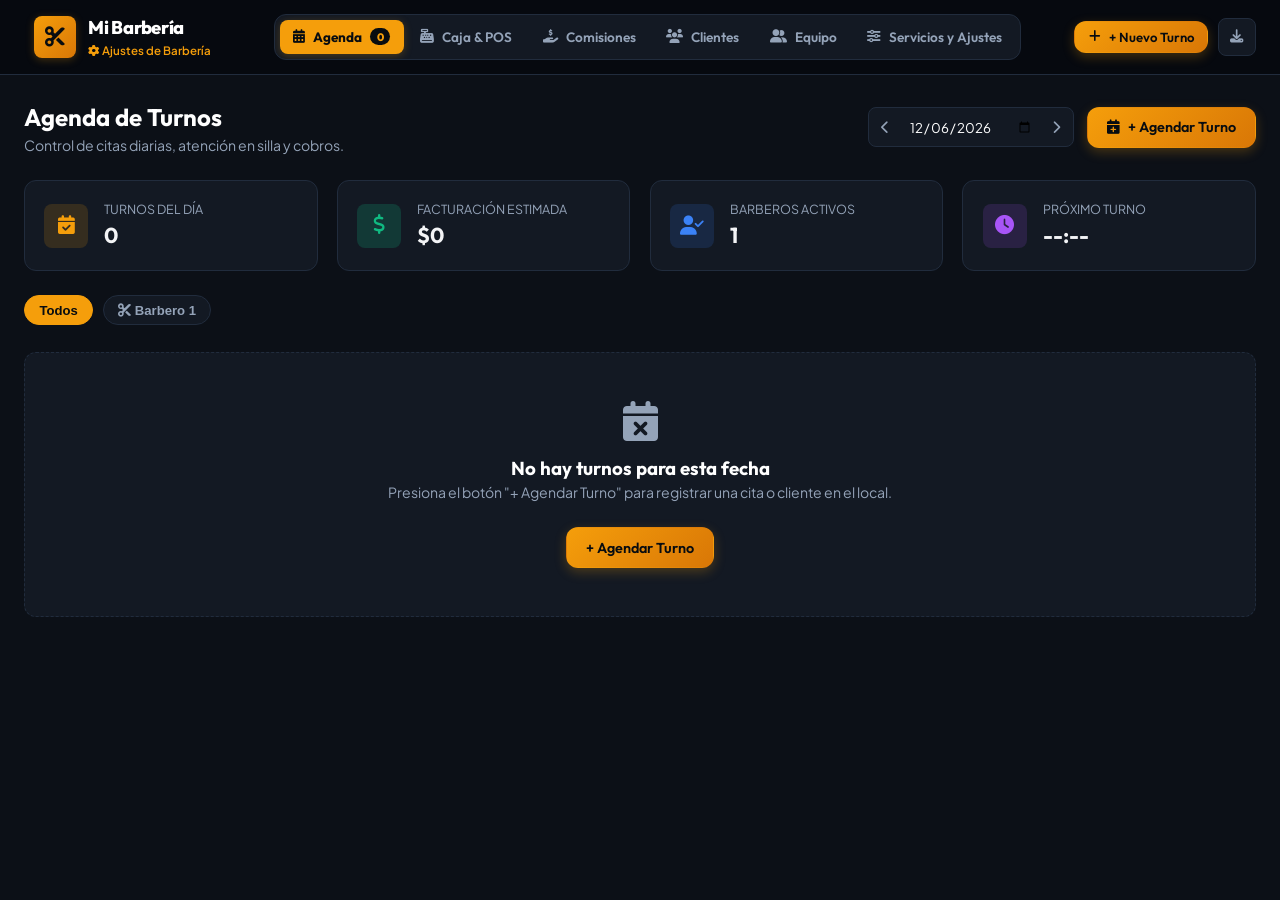
==== commit ae88439a: "Clean operational tools with multi-tenant isolation per barbershop" ====
--- a/index.html
+++ b/index.html
@@ -3,7 +3,7 @@
 <head>
     <meta charset="UTF-8">
     <meta name="viewport" content="width=device-width, initial-scale=1.0">
-    <title>BarberFlow - Panel de Control y Gestión</title>
+    <title>BarberFlow - Panel de Control para Barberías</title>
     <!-- Google Fonts -->
     <link rel="preconnect" href="https://fonts.googleapis.com">
     <link rel="preconnect" href="https://fonts.gstatic.com" crossorigin>
@@ -24,21 +24,17 @@
                 </div>
                 <div class="shop-info-text">
                     <h1 class="shop-title-display" id="headerShopTitle">Mi Barbería</h1>
-                    <span class="shop-subtitle"><i class="fa-solid fa-gear"></i> Configuración</span>
-                </div>
-            </div>
-
-            <!-- Navegación de Herramientas -->
+                    <span class="shop-subtitle"><i class="fa-solid fa-gear"></i> Ajustes de Barbería</span>
+                </div>
+            </div>
+
+            <!-- Navegación de Herramientas Reales -->
             <nav class="main-tabs-nav">
                 <button class="nav-tab-btn active" data-tab="agenda" onclick="switchMainTab('agenda')">
                     <i class="fa-solid fa-calendar-days"></i>
                     <span>Agenda</span>
                     <span class="badge-pill" id="badgePendingCount">0</span>
                 </button>
-                <button class="nav-tab-btn" data-tab="booking-link" onclick="switchMainTab('booking-link')">
-                    <i class="fa-solid fa-link"></i>
-                    <span>Link de Reservas</span>
-                </button>
                 <button class="nav-tab-btn" data-tab="pos" onclick="switchMainTab('pos')">
                     <i class="fa-solid fa-cash-register"></i>
                     <span>Caja & POS</span>
@@ -65,7 +61,7 @@
                 <button class="btn btn-primary btn-sm" onclick="openNewWalkInModal()">
                     <i class="fa-solid fa-plus"></i> + Nuevo Turno
                 </button>
-                <button class="btn-icon" onclick="exportDataBackup()" title="Descargar Respaldo (JSON)">
+                <button class="btn-icon" onclick="exportDataBackup()" title="Descargar Respaldo de esta Barbería">
                     <i class="fa-solid fa-download"></i>
                 </button>
             </div>
@@ -82,7 +78,7 @@
             <div class="panel-header-row">
                 <div class="panel-title-area">
                     <h2>Agenda de Turnos</h2>
-                    <p class="text-muted">Turnos del día, asignación a barberos y cobro de servicios.</p>
+                    <p class="text-muted">Control de citas diarias, atención en silla y cobros.</p>
                 </div>
                 <div class="panel-controls-group">
                     <div class="date-navigator">
@@ -101,7 +97,7 @@
                 <div class="kpi-item">
                     <div class="kpi-icon gold"><i class="fa-solid fa-calendar-check"></i></div>
                     <div>
-                        <span class="kpi-label">Turnos Hoy</span>
+                        <span class="kpi-label">Turnos del Día</span>
                         <strong class="kpi-val" id="kpiTodayCount">0</strong>
                     </div>
                 </div>
@@ -136,40 +132,7 @@
         </section>
 
         <!-- ========================================================================= -->
-        <!-- 2. LINK DE RESERVAS ONLINE PARA CLIENTES                                  -->
-        <!-- ========================================================================= -->
-        <section class="tab-panel" id="panelBookingLink">
-            <div class="share-link-card">
-                <div class="share-link-header">
-                    <div class="share-icon"><i class="fa-solid fa-qrcode"></i></div>
-                    <div>
-                        <h3>Link Directo de Reservas</h3>
-                        <p class="text-muted">Este es el link que puedes colocar en tu Instagram, WhatsApp o redes sociales para que tus clientes agenden directamente.</p>
-                    </div>
-                </div>
-                <div class="share-input-row">
-                    <input type="text" readonly id="publicLinkDisplay" class="input-field link-input" value="https://barberflow.app/reservas">
-                    <button class="btn btn-primary" onclick="copyPublicBookingLink()"><i class="fa-regular fa-copy"></i> Copiar Link</button>
-                    <button class="btn btn-whatsapp" onclick="shareOnWhatsApp()"><i class="fa-brands fa-whatsapp"></i> Compartir por WhatsApp</button>
-                </div>
-            </div>
-
-            <div class="app-card mt-4">
-                <div class="card-header">
-                    <h3><i class="fa-solid fa-circle-info text-gold"></i> Instrucciones de Uso</h3>
-                </div>
-                <div class="card-body">
-                    <p class="text-muted" style="margin-bottom: 1rem;">
-                        1. Configura tus servicios y precios en la pestaña <strong>Servicios y Ajustes</strong>.<br>
-                        2. Agrega a los barberos de tu equipo en la pestaña <strong>Equipo</strong>.<br>
-                        3. Copia el link superior y compártelo. Todos los turnos que tus clientes reserven ingresarán automáticamente en tu <strong>Agenda</strong> en tiempo real.
-                    </p>
-                </div>
-            </div>
-        </section>
-
-        <!-- ========================================================================= -->
-        <!-- 3. CAJA & PUNTO DE VENTA (POS)                                            -->
+        <!-- 2. CAJA & PUNTO DE VENTA (POS)                                            -->
         <!-- ========================================================================= -->
         <section class="tab-panel" id="panelPos">
             <div class="panel-header-row">
@@ -233,7 +196,7 @@
         </section>
 
         <!-- ========================================================================= -->
-        <!-- 4. COMISIONES DE BARBEROS                                                 -->
+        <!-- 3. COMISIONES DE BARBEROS                                                 -->
         <!-- ========================================================================= -->
         <section class="tab-panel" id="panelCommissions">
             <div class="panel-header-row">
@@ -269,7 +232,7 @@
         </section>
 
         <!-- ========================================================================= -->
-        <!-- 5. CLIENTES & CRM                                                         -->
+        <!-- 4. CLIENTES & CRM                                                         -->
         <!-- ========================================================================= -->
         <section class="tab-panel" id="panelClients">
             <div class="panel-header-row">
@@ -306,7 +269,7 @@
         </section>
 
         <!-- ========================================================================= -->
-        <!-- 6. EQUIPO DE BARBEROS                                                     -->
+        <!-- 5. EQUIPO DE BARBEROS                                                     -->
         <!-- ========================================================================= -->
         <section class="tab-panel" id="panelBarbers">
             <div class="panel-header-row">
@@ -325,18 +288,33 @@
         </section>
 
         <!-- ========================================================================= -->
-        <!-- 7. SERVICIOS Y AJUSTES                                                    -->
+        <!-- 6. SERVICIOS Y AJUSTES DE LA BARBERÍA                                     -->
         <!-- ========================================================================= -->
         <section class="tab-panel" id="panelSettings">
             <div class="panel-header-row">
                 <div class="panel-title-area">
-                    <h2>Configuración y Servicios</h2>
+                    <h2>Configuración de tu Barbería</h2>
                     <p class="text-muted">Ajusta los datos del local, moneda, servicios y precios.</p>
                 </div>
                 <div class="panel-controls-group">
                     <button class="btn btn-primary" onclick="saveShopSettings()">
                         <i class="fa-solid fa-floppy-disk"></i> Guardar Cambios
                     </button>
+                </div>
+            </div>
+
+            <!-- Enlace Permanente de esta Barbería -->
+            <div class="share-link-card" style="margin-bottom: 1.5rem;">
+                <div class="share-link-header">
+                    <div class="share-icon"><i class="fa-solid fa-link"></i></div>
+                    <div>
+                        <h3>Enlace Directo de esta Barbería</h3>
+                        <p class="text-muted">Copia este link para abrir directamente esta barbería desde cualquier dispositivo:</p>
+                    </div>
+                </div>
+                <div class="share-input-row">
+                    <input type="text" readonly id="shopDirectLinkInput" class="input-field link-input">
+                    <button class="btn btn-primary" onclick="copyDirectShopLink()"><i class="fa-regular fa-copy"></i> Copiar Link</button>
                 </div>
             </div>
 
@@ -344,21 +322,21 @@
                 <!-- Datos del Negocio -->
                 <div class="app-card">
                     <div class="card-header">
-                        <h3><i class="fa-solid fa-store text-gold"></i> Datos de la Barbería</h3>
+                        <h3><i class="fa-solid fa-store text-gold"></i> Datos del Local</h3>
                     </div>
                     <div class="card-body">
                         <div class="form-group">
                             <label>Nombre de la Barbería:</label>
-                            <input type="text" id="settingShopName" class="input-field" value="Mi Barbería VIP">
+                            <input type="text" id="settingShopName" class="input-field" value="Mi Barbería">
                         </div>
                         <div class="form-group">
                             <label>Dirección:</label>
-                            <input type="text" id="settingShopAddress" class="input-field" value="Av. Principal 123">
+                            <input type="text" id="settingShopAddress" class="input-field" placeholder="Dirección del local">
                         </div>
                         <div class="form-row-2">
                             <div class="form-group">
                                 <label>Teléfono de WhatsApp:</label>
-                                <input type="tel" id="settingShopPhone" class="input-field" value="+5491122334455">
+                                <input type="tel" id="settingShopPhone" class="input-field" placeholder="+54 9 11...">
                             </div>
                             <div class="form-group">
                                 <label>Moneda ($ / ARS / MXN / EUR):</label>
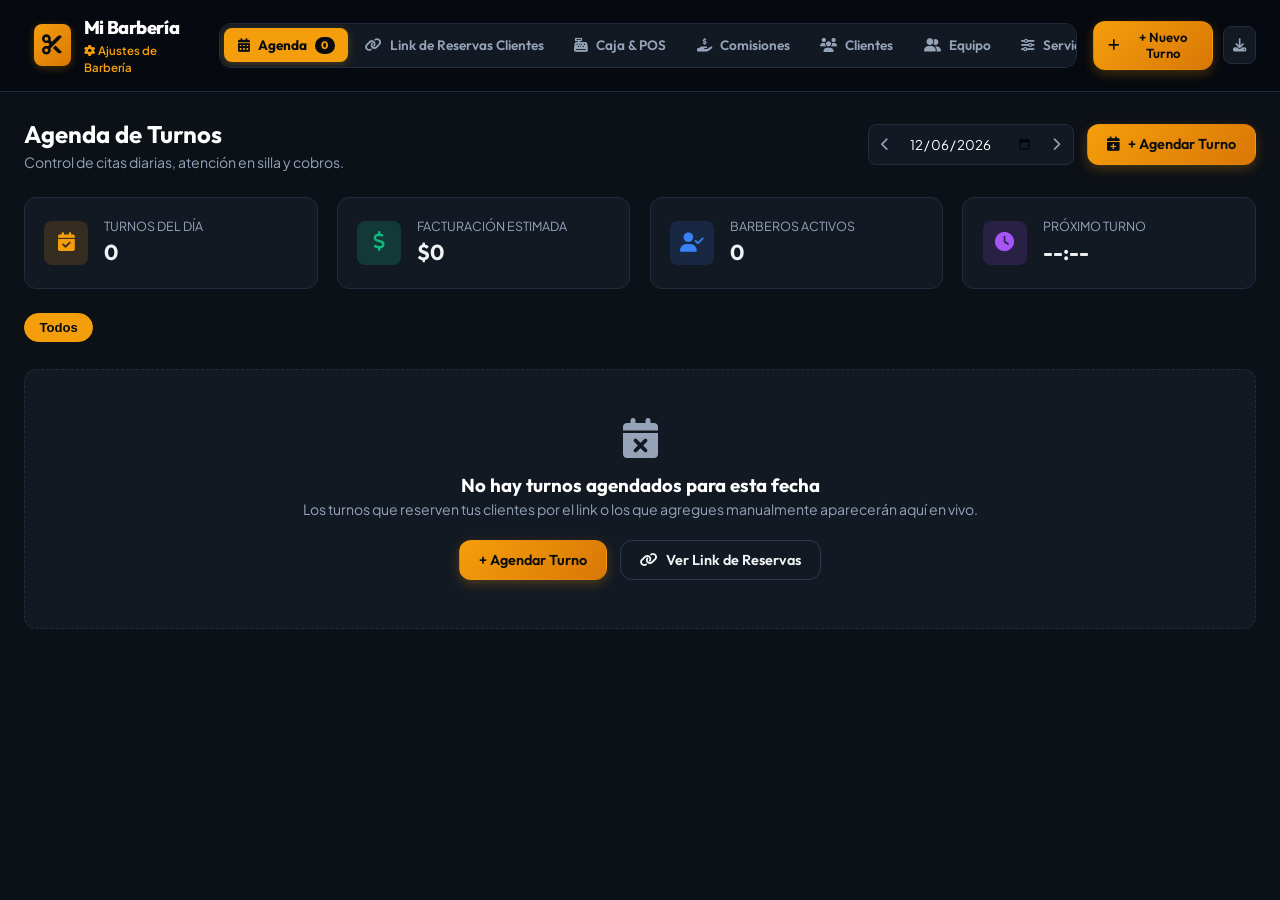
==== commit e33eab62: "Add dedicated public client booking portal (booking.html) linked to live agenda" ====
--- a/index.html
+++ b/index.html
@@ -35,6 +35,10 @@
                     <span>Agenda</span>
                     <span class="badge-pill" id="badgePendingCount">0</span>
                 </button>
+                <button class="nav-tab-btn" data-tab="booking-link" onclick="switchMainTab('booking-link')">
+                    <i class="fa-solid fa-link"></i>
+                    <span>Link de Reservas Clientes</span>
+                </button>
                 <button class="nav-tab-btn" data-tab="pos" onclick="switchMainTab('pos')">
                     <i class="fa-solid fa-cash-register"></i>
                     <span>Caja & POS</span>
@@ -132,7 +136,41 @@
         </section>
 
         <!-- ========================================================================= -->
-        <!-- 2. CAJA & PUNTO DE VENTA (POS)                                            -->
+        <!-- 2. LINK DE RESERVAS ONLINE PARA CLIENTES                                  -->
+        <!-- ========================================================================= -->
+        <section class="tab-panel" id="panelBookingLink">
+            <div class="share-link-card">
+                <div class="share-link-header">
+                    <div class="share-icon"><i class="fa-solid fa-calendar-check"></i></div>
+                    <div>
+                        <h3>Link de Reservas para tus Clientes</h3>
+                        <p class="text-muted">Comparte este link con tus clientes para que agenden sus turnos por internet y aparezcan directamente en tu Agenda.</p>
+                    </div>
+                </div>
+                <div class="share-input-row">
+                    <input type="text" readonly id="publicBookingLinkInput" class="input-field link-input">
+                    <button class="btn btn-primary" onclick="copyPublicBookingLink()"><i class="fa-regular fa-copy"></i> Copiar Link</button>
+                    <button class="btn btn-whatsapp" onclick="shareBookingWhatsApp()"><i class="fa-brands fa-whatsapp"></i> Compartir por WhatsApp</button>
+                    <button class="btn btn-secondary" onclick="openBookingPortalTab()"><i class="fa-solid fa-arrow-up-right-from-square"></i> Probar Link</button>
+                </div>
+            </div>
+
+            <div class="app-card mt-4">
+                <div class="card-header">
+                    <h3><i class="fa-solid fa-circle-check text-green"></i> ¿Cómo funciona el link de reservas?</h3>
+                </div>
+                <div class="card-body">
+                    <p class="text-muted" style="line-height: 1.8;">
+                        1. Pega este link en tu biografía de <strong>Instagram</strong>, <strong>Facebook</strong> o pásalo por <strong>WhatsApp</strong>.<br>
+                        2. Tus clientes eligen el servicio, barbero y horario disponible.<br>
+                        3. Al confirmar, el turno entra <strong>automáticamente a tu Agenda en Vivo</strong> con los datos del cliente sin que tengas que responder mensajes manualmente.
+                    </p>
+                </div>
+            </div>
+        </section>
+
+        <!-- ========================================================================= -->
+        <!-- 3. CAJA & PUNTO DE VENTA (POS)                                            -->
         <!-- ========================================================================= -->
         <section class="tab-panel" id="panelPos">
             <div class="panel-header-row">
@@ -196,7 +234,7 @@
         </section>
 
         <!-- ========================================================================= -->
-        <!-- 3. COMISIONES DE BARBEROS                                                 -->
+        <!-- 4. COMISIONES DE BARBEROS                                                 -->
         <!-- ========================================================================= -->
         <section class="tab-panel" id="panelCommissions">
             <div class="panel-header-row">
@@ -232,13 +270,13 @@
         </section>
 
         <!-- ========================================================================= -->
-        <!-- 4. CLIENTES & CRM                                                         -->
+        <!-- 5. CLIENTES & CRM                                                         -->
         <!-- ========================================================================= -->
         <section class="tab-panel" id="panelClients">
             <div class="panel-header-row">
                 <div class="panel-title-area">
                     <h2>Directorio de Clientes</h2>
-                    <p class="text-muted">Historial de visitas, notas de estilo/corte y contacto directo por WhatsApp.</p>
+                    <p class="text-muted">Historial de visitas, notas de corte y contacto directo por WhatsApp.</p>
                 </div>
                 <div class="panel-controls-group">
                     <div class="search-input-box">
@@ -269,7 +307,7 @@
         </section>
 
         <!-- ========================================================================= -->
-        <!-- 5. EQUIPO DE BARBEROS                                                     -->
+        <!-- 6. EQUIPO DE BARBEROS                                                     -->
         <!-- ========================================================================= -->
         <section class="tab-panel" id="panelBarbers">
             <div class="panel-header-row">
@@ -288,7 +326,7 @@
         </section>
 
         <!-- ========================================================================= -->
-        <!-- 6. SERVICIOS Y AJUSTES DE LA BARBERÍA                                     -->
+        <!-- 7. SERVICIOS Y AJUSTES DE LA BARBERÍA                                     -->
         <!-- ========================================================================= -->
         <section class="tab-panel" id="panelSettings">
             <div class="panel-header-row">
@@ -300,21 +338,6 @@
                     <button class="btn btn-primary" onclick="saveShopSettings()">
                         <i class="fa-solid fa-floppy-disk"></i> Guardar Cambios
                     </button>
-                </div>
-            </div>
-
-            <!-- Enlace Permanente de esta Barbería -->
-            <div class="share-link-card" style="margin-bottom: 1.5rem;">
-                <div class="share-link-header">
-                    <div class="share-icon"><i class="fa-solid fa-link"></i></div>
-                    <div>
-                        <h3>Enlace Directo de esta Barbería</h3>
-                        <p class="text-muted">Copia este link para abrir directamente esta barbería desde cualquier dispositivo:</p>
-                    </div>
-                </div>
-                <div class="share-input-row">
-                    <input type="text" readonly id="shopDirectLinkInput" class="input-field link-input">
-                    <button class="btn btn-primary" onclick="copyDirectShopLink()"><i class="fa-regular fa-copy"></i> Copiar Link</button>
                 </div>
             </div>
 
--- a/css/styles.css
+++ b/css/styles.css
@@ -1,5 +1,5 @@
 /* ==========================================================================
-   BARBERFLOW - SISTEMA DIRECTO DE GESTIÓN PARA BARBERÍAS
+   BARBERFLOW - SISTEMA DE GESTIÓN Y PORTAL DE RESERVAS
    ========================================================================== */
 
 :root {
@@ -169,6 +169,22 @@
 
 .btn-close:hover {
     color: #ffffff;
+}
+
+.btn-back {
+    background: transparent;
+    border: 1px solid var(--border-color);
+    color: var(--text-muted);
+    padding: 0.4rem 0.8rem;
+    border-radius: var(--radius-sm);
+    font-size: 0.85rem;
+    cursor: pointer;
+    transition: var(--transition);
+}
+
+.btn-back:hover {
+    color: #ffffff;
+    border-color: var(--gold);
 }
 
 /* Inputs */
@@ -481,7 +497,7 @@
 }
 
 .app-card.status-Pendiente { border-left-color: var(--gold); }
-.app-card.status-EnAtencion { border-left-color: var(--blue); }
+.app-card.status-EnProceso { border-left-color: var(--blue); }
 .app-card.status-Completado { border-left-color: var(--green); opacity: 0.85; }
 .app-card.status-NoAsistio { border-left-color: var(--red); opacity: 0.5; }
 
@@ -507,7 +523,7 @@
 }
 
 .status-Pendiente { background: rgba(245, 158, 11, 0.15); color: var(--gold); }
-.status-EnAtencion { background: rgba(59, 130, 246, 0.15); color: var(--blue); }
+.status-EnProceso { background: rgba(59, 130, 246, 0.15); color: var(--blue); }
 .status-Completado { background: var(--green-glow); color: var(--green); }
 .status-NoAsistio { background: rgba(239, 68, 68, 0.15); color: var(--red); }
 
@@ -520,207 +536,7 @@
 }
 
 /* ==========================================================================
-   2. LINK Y PORTAL DE RESERVAS DE CLIENTES
-   ========================================================================== */
-.booking-portal-layout {
-    display: flex;
-    flex-direction: column;
-    gap: 2rem;
-}
-
-.share-link-card {
-    background: linear-gradient(135deg, #192231, #0f1622);
-    border: 1px solid var(--border-light);
-    border-radius: var(--radius-lg);
-    padding: 2rem;
-}
-
-.share-link-header {
-    display: flex;
-    align-items: center;
-    gap: 1rem;
-    margin-bottom: 1.2rem;
-}
-
-.share-icon {
-    width: 48px;
-    height: 48px;
-    background: rgba(245, 158, 11, 0.15);
-    color: var(--gold);
-    border-radius: var(--radius-md);
-    display: flex;
-    align-items: center;
-    justify-content: center;
-    font-size: 1.4rem;
-}
-
-.share-input-row {
-    display: flex;
-    gap: 0.8rem;
-    flex-wrap: wrap;
-}
-
-.link-input {
-    flex: 1;
-    min-width: 280px;
-    font-weight: 600;
-    color: var(--gold);
-}
-
-.client-simulator-box {
-    background: var(--bg-card);
-    border: 1px solid var(--border-color);
-    border-radius: var(--radius-lg);
-    padding: 2rem;
-}
-
-.simulator-badge {
-    font-size: 0.85rem;
-    color: var(--text-muted);
-    font-weight: 600;
-    margin-bottom: 1.5rem;
-    display: flex;
-    align-items: center;
-    gap: 0.5rem;
-}
-
-.client-booking-wizard {
-    max-width: 600px;
-    margin: 0 auto;
-    background: var(--bg-main);
-    border: 1px solid var(--border-light);
-    border-radius: var(--radius-md);
-    padding: 2rem;
-}
-
-.sim-steps-bar {
-    display: flex;
-    justify-content: space-between;
-    margin-bottom: 1.5rem;
-    border-bottom: 1px solid var(--border-color);
-    padding-bottom: 0.8rem;
-}
-
-.sim-step {
-    font-size: 0.78rem;
-    color: var(--text-dim);
-    font-weight: 700;
-}
-
-.sim-step.active {
-    color: var(--gold);
-}
-
-.sim-step-content {
-    display: none;
-}
-
-.sim-step-content.active {
-    display: block;
-    animation: fadeIn 0.2s ease;
-}
-
-.sim-services-grid {
-    display: flex;
-    flex-direction: column;
-    gap: 0.8rem;
-    margin-top: 1rem;
-}
-
-.sim-service-item {
-    background: var(--bg-card);
-    border: 1px solid var(--border-color);
-    border-radius: var(--radius-sm);
-    padding: 1rem;
-    display: flex;
-    justify-content: space-between;
-    align-items: center;
-    cursor: pointer;
-    transition: var(--transition);
-}
-
-.sim-service-item:hover {
-    border-color: var(--gold);
-    transform: translateY(-2px);
-}
-
-.sim-barbers-grid {
-    display: grid;
-    grid-template-columns: 1fr 1fr;
-    gap: 1rem;
-    margin-top: 1rem;
-}
-
-.sim-barber-item {
-    background: var(--bg-card);
-    border: 1px solid var(--border-color);
-    border-radius: var(--radius-sm);
-    padding: 1rem;
-    text-align: center;
-    cursor: pointer;
-    transition: var(--transition);
-}
-
-.sim-barber-item:hover {
-    border-color: var(--gold);
-}
-
-.sim-date-scroll {
-    display: flex;
-    gap: 0.5rem;
-    overflow-x: auto;
-    padding: 1rem 0;
-}
-
-.sim-date-card {
-    min-width: 65px;
-    background: var(--bg-card);
-    border: 1px solid var(--border-color);
-    border-radius: var(--radius-sm);
-    padding: 0.6rem 0.3rem;
-    text-align: center;
-    cursor: pointer;
-}
-
-.sim-date-card.active {
-    background: var(--gold);
-    color: #080c10;
-    font-weight: 700;
-}
-
-.sim-time-grid {
-    display: grid;
-    grid-template-columns: repeat(auto-fill, minmax(80px, 1fr));
-    gap: 0.5rem;
-    margin-top: 1rem;
-}
-
-.sim-time-btn {
-    background: var(--bg-card);
-    border: 1px solid var(--border-color);
-    color: var(--text-main);
-    padding: 0.6rem;
-    border-radius: var(--radius-sm);
-    cursor: pointer;
-    font-weight: 600;
-}
-
-.sim-time-btn:hover, .sim-time-btn.active {
-    background: var(--gold);
-    color: #080c10;
-}
-
-.sim-summary-ticket {
-    background: var(--bg-card);
-    border: 1px dashed var(--border-light);
-    border-radius: var(--radius-sm);
-    padding: 1rem;
-    margin-bottom: 1.2rem;
-    font-size: 0.88rem;
-}
-
-/* ==========================================================================
-   3. CAJA & POS
+   2. CAJA & POS
    ========================================================================== */
 .pos-balance-grid {
     display: grid;
@@ -808,7 +624,7 @@
 }
 
 /* ==========================================================================
-   4. COMISIONES
+   3. COMISIONES
    ========================================================================== */
 .commissions-staff-cards {
     display: grid;
@@ -839,7 +655,7 @@
 }
 
 /* ==========================================================================
-   5. BARBEROS MANAGEMENT
+   4. BARBEROS MANAGEMENT
    ========================================================================== */
 .barbers-management-grid {
     display: grid;
@@ -863,8 +679,47 @@
 }
 
 /* ==========================================================================
-   6. SETTINGS & SERVICES
+   5. SETTINGS & SERVICES
    ========================================================================== */
+.share-link-card {
+    background: linear-gradient(135deg, #182232, #0f1622);
+    border: 1px solid var(--border-light);
+    border-radius: var(--radius-md);
+    padding: 1.5rem;
+}
+
+.share-link-header {
+    display: flex;
+    align-items: center;
+    gap: 0.8rem;
+    margin-bottom: 1rem;
+}
+
+.share-icon {
+    width: 42px;
+    height: 42px;
+    background: rgba(245, 158, 11, 0.15);
+    color: var(--gold);
+    border-radius: var(--radius-sm);
+    display: flex;
+    align-items: center;
+    justify-content: center;
+    font-size: 1.2rem;
+}
+
+.share-input-row {
+    display: flex;
+    gap: 0.6rem;
+    flex-wrap: wrap;
+}
+
+.link-input {
+    flex: 1;
+    min-width: 250px;
+    color: var(--gold);
+    font-weight: 600;
+}
+
 .settings-two-columns {
     display: grid;
     grid-template-columns: 1fr 1.2fr;
@@ -885,6 +740,220 @@
     border: 1px solid var(--border-color);
     padding: 0.8rem 1rem;
     border-radius: var(--radius-sm);
+}
+
+/* ==========================================================================
+   6. PORTAL DE RESERVAS PARA CLIENTES (booking.html)
+   ========================================================================== */
+.booking-portal-container {
+    max-width: 600px;
+    margin: 2rem auto 4rem;
+    padding: 0 1rem;
+}
+
+.booking-shop-header {
+    text-align: center;
+    margin-bottom: 2rem;
+}
+
+.booking-shop-avatar {
+    width: 64px;
+    height: 64px;
+    background: linear-gradient(135deg, var(--gold), #d97706);
+    border-radius: var(--radius-md);
+    color: #080c10;
+    display: inline-flex;
+    align-items: center;
+    justify-content: center;
+    font-size: 1.8rem;
+    margin-bottom: 0.8rem;
+    box-shadow: 0 4px 15px var(--gold-glow);
+}
+
+.booking-shop-title {
+    font-size: 1.6rem;
+    margin-bottom: 0.2rem;
+}
+
+.booking-steps-nav {
+    display: flex;
+    justify-content: space-between;
+    margin-bottom: 1.5rem;
+    border-bottom: 1px solid var(--border-color);
+    padding-bottom: 0.8rem;
+}
+
+.step-indicator {
+    font-size: 0.78rem;
+    color: var(--text-dim);
+    font-weight: 700;
+}
+
+.step-indicator.active {
+    color: var(--gold);
+}
+
+.booking-step-box {
+    display: none;
+    background: var(--bg-card);
+    border: 1px solid var(--border-color);
+    border-radius: var(--radius-md);
+    padding: 1.8rem;
+    animation: fadeIn 0.2s ease;
+}
+
+.booking-step-box.active {
+    display: block;
+}
+
+.step-heading {
+    font-size: 1.15rem;
+    margin-bottom: 1.2rem;
+}
+
+.step-nav-bar {
+    display: flex;
+    align-items: center;
+    gap: 1rem;
+    margin-bottom: 1.2rem;
+}
+
+.services-list-select {
+    display: flex;
+    flex-direction: column;
+    gap: 0.8rem;
+}
+
+.service-item-card {
+    background: var(--bg-main);
+    border: 1px solid var(--border-color);
+    border-radius: var(--radius-sm);
+    padding: 1rem 1.2rem;
+    display: flex;
+    justify-content: space-between;
+    align-items: center;
+    cursor: pointer;
+    transition: var(--transition);
+}
+
+.service-item-card:hover {
+    border-color: var(--gold);
+    transform: translateY(-2px);
+    box-shadow: var(--shadow-card);
+}
+
+.barbers-list-select {
+    display: grid;
+    grid-template-columns: 1fr 1fr;
+    gap: 1rem;
+}
+
+.barber-item-card {
+    background: var(--bg-main);
+    border: 1px solid var(--border-color);
+    border-radius: var(--radius-sm);
+    padding: 1.2rem 1rem;
+    text-align: center;
+    cursor: pointer;
+    transition: var(--transition);
+}
+
+.barber-item-card:hover {
+    border-color: var(--gold);
+    transform: translateY(-2px);
+}
+
+.barber-icon-avatar {
+    width: 48px;
+    height: 48px;
+    border-radius: 50%;
+    background: var(--bg-card);
+    border: 1px solid var(--border-light);
+    color: var(--gold);
+    display: flex;
+    align-items: center;
+    justify-content: center;
+    font-size: 1.2rem;
+    margin: 0 auto 0.6rem;
+}
+
+.date-picker-scroll {
+    display: flex;
+    gap: 0.5rem;
+    overflow-x: auto;
+    padding-bottom: 0.8rem;
+}
+
+.date-card {
+    min-width: 68px;
+    background: var(--bg-main);
+    border: 1px solid var(--border-color);
+    border-radius: var(--radius-sm);
+    padding: 0.6rem 0.3rem;
+    text-align: center;
+    cursor: pointer;
+    transition: var(--transition);
+}
+
+.date-card.active {
+    background: var(--gold);
+    color: #080c10;
+    font-weight: 700;
+    border-color: var(--gold);
+}
+
+.time-slots-grid {
+    display: grid;
+    grid-template-columns: repeat(auto-fill, minmax(85px, 1fr));
+    gap: 0.6rem;
+    margin-top: 0.8rem;
+}
+
+.time-slot-btn {
+    background: var(--bg-main);
+    border: 1px solid var(--border-color);
+    color: var(--text-main);
+    padding: 0.65rem 0.4rem;
+    border-radius: var(--radius-sm);
+    font-weight: 600;
+    cursor: pointer;
+    transition: var(--transition);
+}
+
+.time-slot-btn:hover, .time-slot-btn.active {
+    background: var(--gold);
+    color: #080c10;
+    border-color: var(--gold);
+}
+
+.time-slot-btn.disabled {
+    opacity: 0.3;
+    pointer-events: none;
+    text-decoration: line-through;
+}
+
+.appointment-summary-card, .ticket-details {
+    background: var(--bg-main);
+    border: 1px dashed var(--border-light);
+    border-radius: var(--radius-sm);
+    padding: 1.2rem;
+    margin-bottom: 1.5rem;
+}
+
+.summary-line {
+    display: flex;
+    justify-content: space-between;
+    font-size: 0.9rem;
+    margin-bottom: 0.5rem;
+}
+
+.success-ticket-box {
+    text-align: center;
+}
+
+.success-icon {
+    font-size: 3.5rem;
+    margin-bottom: 1rem;
 }
 
 /* ==========================================================================
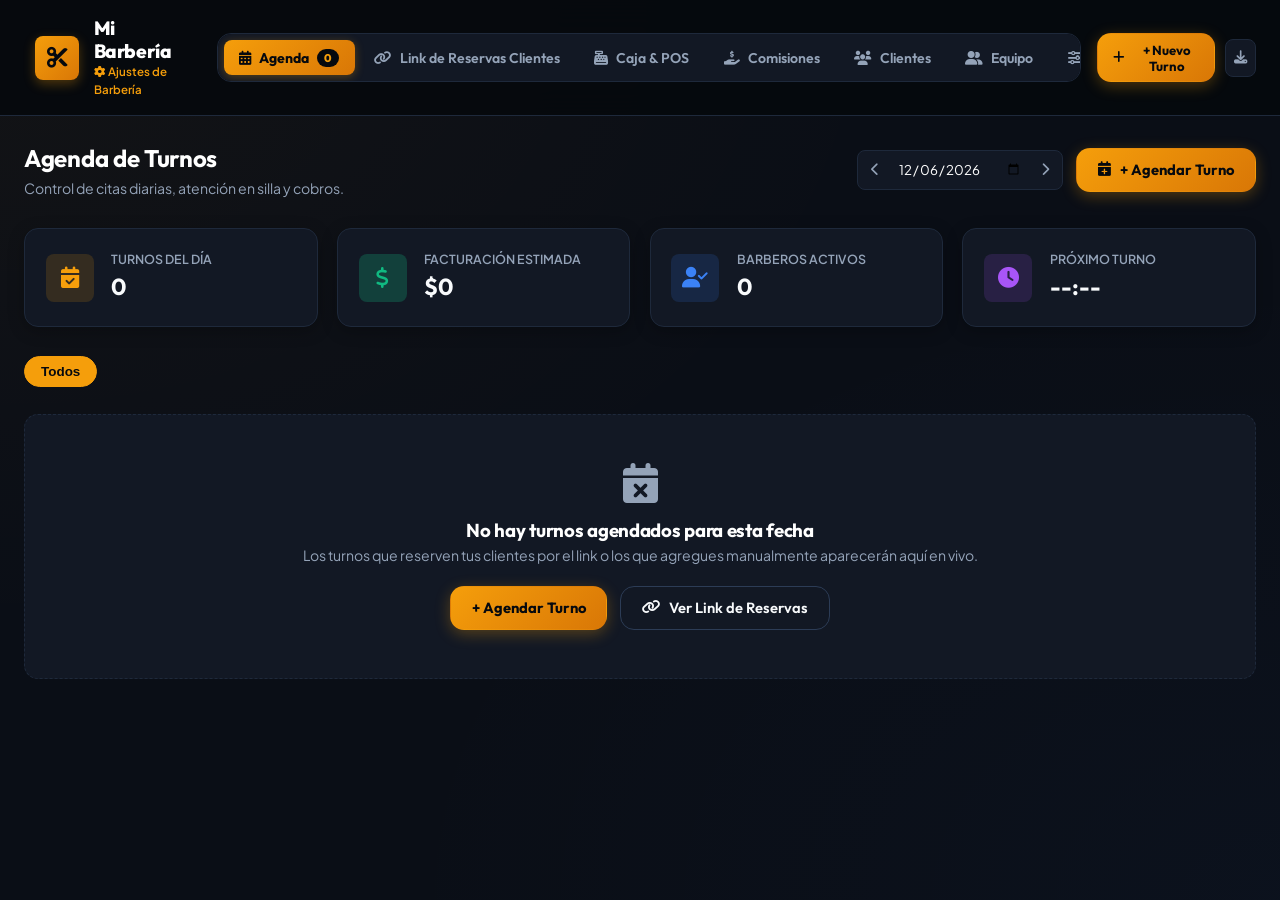
==== commit e3d46689: "Add custom barbershop photo logo uploader and premium aesthetic polish" ====
--- a/index.html
+++ b/index.html
@@ -19,7 +19,7 @@
     <header class="app-topbar">
         <div class="topbar-inner">
             <div class="shop-branding" onclick="switchMainTab('settings')">
-                <div class="shop-logo-badge">
+                <div class="shop-logo-badge" id="headerShopLogoBadge">
                     <i class="fa-solid fa-scissors"></i>
                 </div>
                 <div class="shop-info-text">
@@ -332,12 +332,32 @@
             <div class="panel-header-row">
                 <div class="panel-title-area">
                     <h2>Configuración de tu Barbería</h2>
-                    <p class="text-muted">Ajusta los datos del local, moneda, servicios y precios.</p>
+                    <p class="text-muted">Ajusta los datos del local, logo/foto, moneda, servicios y precios.</p>
                 </div>
                 <div class="panel-controls-group">
                     <button class="btn btn-primary" onclick="saveShopSettings()">
                         <i class="fa-solid fa-floppy-disk"></i> Guardar Cambios
                     </button>
+                </div>
+            </div>
+
+            <!-- Subida de Foto / Logo del Local -->
+            <div class="photo-uploader-box">
+                <div class="photo-preview-avatar" id="settingsPhotoPreview">
+                    <i class="fa-solid fa-scissors"></i>
+                </div>
+                <div class="photo-upload-actions">
+                    <strong style="display:block; font-size:1rem; margin-bottom:0.2rem;">Foto o Logo de tu Barbería</strong>
+                    <p class="text-muted" style="font-size:0.82rem; margin-bottom:0.6rem;">Esta imagen aparecerá en tu panel y en el link de reservas para tus clientes.</p>
+                    <div style="display:flex; gap:0.6rem; align-items:center;">
+                        <label class="photo-btn-label">
+                            <i class="fa-solid fa-camera"></i> Subir Foto
+                            <input type="file" id="shopPhotoFileInput" accept="image/*" onchange="handlePhotoUpload(event)">
+                        </label>
+                        <button class="btn btn-secondary btn-sm" id="btnRemovePhoto" onclick="removeShopPhoto()" style="display:none;">
+                            <i class="fa-solid fa-trash text-red"></i> Quitar Foto
+                        </button>
+                    </div>
                 </div>
             </div>
 
--- a/css/styles.css
+++ b/css/styles.css
@@ -1,41 +1,48 @@
 /* ==========================================================================
-   BARBERFLOW - SISTEMA DE GESTIÓN Y PORTAL DE RESERVAS
+   BARBERFLOW - SISTEMA DE DISEÑO ULTRA PREMIUM (DARK LUXURY BARBER)
    ========================================================================== */
 
 :root {
-    --bg-darkest: #070a0f;
-    --bg-main: #0c1017;
-    --bg-card: #131923;
-    --bg-card-hover: #1a2332;
-    --bg-input: #090d13;
-    --border-color: #212c3d;
-    --border-light: #2b394f;
+    --bg-darkest: #06090e;
+    --bg-main: #0a0e16;
+    --bg-card: #121824;
+    --bg-card-hover: #182232;
+    --bg-card-elevated: #1a2436;
+    --bg-input: #080c13;
+    --border-color: #1e293b;
+    --border-light: #2c3c56;
+    --border-focus: #f59e0b;
 
     /* Accents */
     --gold: #f59e0b;
-    --gold-hover: #fbbf24;
-    --gold-glow: rgba(245, 158, 11, 0.25);
+    --gold-light: #fbbf24;
+    --gold-gradient: linear-gradient(135deg, #f59e0b 0%, #d97706 100%);
+    --gold-glow: rgba(245, 158, 11, 0.3);
     
     --green: #10b981;
-    --green-glow: rgba(16, 185, 129, 0.2);
+    --green-glow: rgba(16, 185, 129, 0.25);
     --blue: #3b82f6;
     --red: #ef4444;
     --purple: #a855f7;
 
-    --text-main: #f3f4f6;
+    /* Text */
+    --text-main: #f8fafc;
     --text-muted: #94a3b8;
     --text-dim: #64748b;
 
+    /* Fonts */
     --font-heading: 'Outfit', sans-serif;
     --font-body: 'Plus Jakarta Sans', sans-serif;
 
+    /* Radii & Shadows */
     --radius-sm: 8px;
-    --radius-md: 12px;
-    --radius-lg: 16px;
+    --radius-md: 14px;
+    --radius-lg: 20px;
     --radius-full: 9999px;
     
-    --shadow-card: 0 10px 25px -5px rgba(0, 0, 0, 0.5);
-    --transition: all 0.2s cubic-bezier(0.4, 0, 0.2, 1);
+    --shadow-card: 0 12px 32px -4px rgba(0, 0, 0, 0.65);
+    --shadow-glow: 0 0 20px var(--gold-glow);
+    --transition: all 0.22s cubic-bezier(0.4, 0, 0.2, 1);
 }
 
 * {
@@ -46,17 +53,22 @@
 
 body.dark-theme {
     background-color: var(--bg-main);
+    background-image: 
+        radial-gradient(at 0% 0%, rgba(245, 158, 11, 0.04) 0px, transparent 50%),
+        radial-gradient(at 100% 100%, rgba(59, 130, 246, 0.03) 0px, transparent 50%);
     color: var(--text-main);
     font-family: var(--font-body);
-    line-height: 1.5;
+    line-height: 1.55;
     min-height: 100vh;
     overflow-x: hidden;
+    -webkit-font-smoothing: antialiased;
 }
 
 h1, h2, h3, h4, h5, h6 {
     font-family: var(--font-heading);
     color: #ffffff;
     font-weight: 700;
+    letter-spacing: -0.3px;
 }
 
 .text-gold { color: var(--gold) !important; }
@@ -74,15 +86,17 @@
     padding: 1.5rem;
 }
 
-/* Buttons */
+/* ==========================================================================
+   BUTTONS
+   ========================================================================== */
 .btn {
     display: inline-flex;
     align-items: center;
     justify-content: center;
-    gap: 0.5rem;
-    padding: 0.65rem 1.2rem;
+    gap: 0.6rem;
+    padding: 0.7rem 1.3rem;
     font-family: var(--font-heading);
-    font-size: 0.9rem;
+    font-size: 0.92rem;
     font-weight: 600;
     border-radius: var(--radius-md);
     border: 1px solid transparent;
@@ -93,47 +107,50 @@
 }
 
 .btn-primary {
-    background: linear-gradient(135deg, var(--gold), #d97706);
-    color: #080c10;
-    box-shadow: 0 4px 12px var(--gold-glow);
+    background: var(--gold-gradient);
+    color: #06090e;
+    font-weight: 700;
+    box-shadow: 0 4px 15px var(--gold-glow);
 }
 
 .btn-primary:hover {
-    background: linear-gradient(135deg, var(--gold-hover), var(--gold));
     transform: translateY(-2px);
-    box-shadow: 0 6px 16px var(--gold-glow);
+    box-shadow: 0 8px 22px rgba(245, 158, 11, 0.45);
+    background: linear-gradient(135deg, var(--gold-light), var(--gold));
 }
 
 .btn-secondary {
     background: var(--bg-card);
-    border-color: var(--border-light);
+    border: 1px solid var(--border-light);
     color: var(--text-main);
 }
 
 .btn-secondary:hover {
     background: var(--bg-card-hover);
     border-color: var(--gold);
+    color: #ffffff;
 }
 
 .btn-whatsapp {
-    background: #25D366;
-    color: #0b141a;
+    background: linear-gradient(135deg, #25D366, #128C7E);
+    color: #ffffff;
     font-weight: 700;
+    box-shadow: 0 4px 14px rgba(37, 211, 102, 0.3);
 }
 
 .btn-whatsapp:hover {
-    background: #20ba5a;
     transform: translateY(-2px);
+    box-shadow: 0 6px 18px rgba(37, 211, 102, 0.45);
 }
 
 .btn-sm {
-    padding: 0.45rem 0.85rem;
+    padding: 0.45rem 0.9rem;
     font-size: 0.82rem;
 }
 
 .btn-large {
-    padding: 0.9rem 1.6rem;
-    font-size: 1rem;
+    padding: 0.95rem 1.8rem;
+    font-size: 1.05rem;
 }
 
 .btn-block {
@@ -157,14 +174,16 @@
 .btn-icon:hover {
     color: var(--gold);
     border-color: var(--gold);
+    background: var(--bg-card-hover);
 }
 
 .btn-close {
     background: transparent;
     border: none;
     color: var(--text-muted);
-    font-size: 1.5rem;
-    cursor: pointer;
+    font-size: 1.6rem;
+    cursor: pointer;
+    line-height: 1;
 }
 
 .btn-close:hover {
@@ -172,14 +191,17 @@
 }
 
 .btn-back {
-    background: transparent;
+    background: var(--bg-card);
     border: 1px solid var(--border-color);
     color: var(--text-muted);
-    padding: 0.4rem 0.8rem;
+    padding: 0.45rem 0.9rem;
     border-radius: var(--radius-sm);
     font-size: 0.85rem;
     cursor: pointer;
     transition: var(--transition);
+    display: inline-flex;
+    align-items: center;
+    gap: 0.4rem;
 }
 
 .btn-back:hover {
@@ -187,27 +209,30 @@
     border-color: var(--gold);
 }
 
-/* Inputs */
+/* ==========================================================================
+   INPUTS & FORMS
+   ========================================================================== */
 .input-field {
     width: 100%;
     background: var(--bg-input);
     border: 1px solid var(--border-color);
     color: #ffffff;
-    padding: 0.75rem 1rem;
+    padding: 0.8rem 1.1rem;
     border-radius: var(--radius-sm);
     font-family: var(--font-body);
-    font-size: 0.92rem;
+    font-size: 0.94rem;
     transition: var(--transition);
 }
 
 .input-field:focus {
     outline: none;
     border-color: var(--gold);
-    box-shadow: 0 0 10px var(--gold-glow);
+    box-shadow: 0 0 14px var(--gold-glow);
+    background: #090e18;
 }
 
 .form-group {
-    margin-bottom: 1.1rem;
+    margin-bottom: 1.2rem;
 }
 
 .form-group label {
@@ -215,13 +240,78 @@
     font-size: 0.85rem;
     font-weight: 600;
     color: var(--text-muted);
-    margin-bottom: 0.4rem;
+    margin-bottom: 0.45rem;
 }
 
 .form-row-2 {
     display: grid;
     grid-template-columns: 1fr 1fr;
-    gap: 1rem;
+    gap: 1.2rem;
+}
+
+/* Photo Uploader Card */
+.photo-uploader-box {
+    display: flex;
+    align-items: center;
+    gap: 1.5rem;
+    background: var(--bg-main);
+    border: 1px dashed var(--border-light);
+    border-radius: var(--radius-md);
+    padding: 1.2rem;
+    margin-bottom: 1.4rem;
+}
+
+.photo-preview-avatar {
+    width: 72px;
+    height: 72px;
+    border-radius: var(--radius-md);
+    background: var(--bg-card);
+    border: 2px solid var(--gold);
+    display: flex;
+    align-items: center;
+    justify-content: center;
+    overflow: hidden;
+    box-shadow: 0 4px 12px rgba(0, 0, 0, 0.5);
+    flex-shrink: 0;
+}
+
+.photo-preview-avatar img {
+    width: 100%;
+    height: 100%;
+    object-fit: cover;
+}
+
+.photo-preview-avatar i {
+    font-size: 1.8rem;
+    color: var(--gold);
+}
+
+.photo-upload-actions {
+    flex: 1;
+}
+
+.photo-upload-actions input[type="file"] {
+    display: none;
+}
+
+.photo-btn-label {
+    display: inline-flex;
+    align-items: center;
+    gap: 0.5rem;
+    background: var(--bg-card);
+    border: 1px solid var(--border-light);
+    color: #ffffff;
+    padding: 0.5rem 1rem;
+    border-radius: var(--radius-sm);
+    font-size: 0.85rem;
+    font-weight: 600;
+    cursor: pointer;
+    transition: var(--transition);
+}
+
+.photo-btn-label:hover {
+    border-color: var(--gold);
+    color: var(--gold);
 }
 
 /* ==========================================================================
@@ -231,10 +321,10 @@
     position: sticky;
     top: 0;
     z-index: 100;
-    background: rgba(7, 10, 15, 0.95);
-    backdrop-filter: blur(12px);
+    background: rgba(6, 9, 14, 0.92);
+    backdrop-filter: blur(16px);
     border-bottom: 1px solid var(--border-color);
-    padding: 0.6rem 1.5rem;
+    padding: 0.7rem 1.5rem;
 }
 
 .topbar-inner {
@@ -249,9 +339,9 @@
 .shop-branding {
     display: flex;
     align-items: center;
-    gap: 0.8rem;
-    cursor: pointer;
-    padding: 0.3rem 0.6rem;
+    gap: 0.9rem;
+    cursor: pointer;
+    padding: 0.35rem 0.7rem;
     border-radius: var(--radius-sm);
     transition: var(--transition);
 }
@@ -261,22 +351,31 @@
 }
 
 .shop-logo-badge {
-    width: 42px;
-    height: 42px;
-    background: linear-gradient(135deg, var(--gold), #d97706);
-    border-radius: var(--radius-sm);
-    color: #080c10;
+    width: 44px;
+    height: 44px;
+    background: var(--gold-gradient);
+    border-radius: var(--radius-sm);
+    color: #06090e;
     display: flex;
     align-items: center;
     justify-content: center;
-    font-size: 1.25rem;
-    box-shadow: 0 2px 8px var(--gold-glow);
+    font-size: 1.3rem;
+    box-shadow: 0 4px 12px var(--gold-glow);
+    overflow: hidden;
+    flex-shrink: 0;
+}
+
+.shop-logo-badge img {
+    width: 100%;
+    height: 100%;
+    object-fit: cover;
 }
 
 .shop-title-display {
-    font-size: 1.15rem;
+    font-size: 1.2rem;
     font-weight: 800;
-    letter-spacing: -0.3px;
+    letter-spacing: -0.4px;
+    line-height: 1.2;
 }
 
 .shop-subtitle {
@@ -291,8 +390,8 @@
     background: var(--bg-card);
     border: 1px solid var(--border-color);
     border-radius: var(--radius-md);
-    padding: 0.3rem;
-    gap: 0.2rem;
+    padding: 0.35rem;
+    gap: 0.25rem;
     overflow-x: auto;
 }
 
@@ -300,10 +399,10 @@
     background: transparent;
     border: none;
     color: var(--text-muted);
-    padding: 0.5rem 0.85rem;
+    padding: 0.55rem 0.95rem;
     border-radius: var(--radius-sm);
     font-family: var(--font-heading);
-    font-size: 0.85rem;
+    font-size: 0.88rem;
     font-weight: 600;
     cursor: pointer;
     display: flex;
@@ -315,21 +414,21 @@
 
 .nav-tab-btn:hover {
     color: #ffffff;
-    background: rgba(255, 255, 255, 0.04);
+    background: rgba(255, 255, 255, 0.05);
 }
 
 .nav-tab-btn.active {
-    background: var(--gold);
-    color: #080c10;
+    background: var(--gold-gradient);
+    color: #06090e;
     font-weight: 700;
-    box-shadow: 0 2px 8px var(--gold-glow);
+    box-shadow: 0 2px 10px var(--gold-glow);
 }
 
 .badge-pill {
-    background: #080c10;
+    background: #06090e;
     color: var(--gold);
-    font-size: 0.68rem;
-    padding: 0.1rem 0.4rem;
+    font-size: 0.7rem;
+    padding: 0.12rem 0.45rem;
     border-radius: var(--radius-full);
     font-weight: 800;
 }
@@ -353,7 +452,7 @@
 }
 
 @keyframes fadeIn {
-    from { opacity: 0; transform: translateY(4px); }
+    from { opacity: 0; transform: translateY(6px); }
     to { opacity: 1; transform: translateY(0); }
 }
 
@@ -361,7 +460,7 @@
     display: flex;
     justify-content: space-between;
     align-items: center;
-    margin-bottom: 1.5rem;
+    margin-bottom: 1.8rem;
     flex-wrap: wrap;
     gap: 1rem;
 }
@@ -410,27 +509,28 @@
     display: grid;
     grid-template-columns: repeat(auto-fit, minmax(220px, 1fr));
     gap: 1.2rem;
-    margin-bottom: 1.5rem;
+    margin-bottom: 1.8rem;
 }
 
 .kpi-item {
     background: var(--bg-card);
     border: 1px solid var(--border-color);
     border-radius: var(--radius-md);
-    padding: 1.2rem;
-    display: flex;
-    align-items: center;
-    gap: 1rem;
+    padding: 1.3rem;
+    display: flex;
+    align-items: center;
+    gap: 1.1rem;
+    box-shadow: 0 4px 16px rgba(0, 0, 0, 0.25);
 }
 
 .kpi-icon {
-    width: 44px;
-    height: 44px;
+    width: 48px;
+    height: 48px;
     border-radius: var(--radius-sm);
     display: flex;
     align-items: center;
     justify-content: center;
-    font-size: 1.2rem;
+    font-size: 1.3rem;
 }
 
 .kpi-icon.gold { background: rgba(245, 158, 11, 0.15); color: var(--gold); }
@@ -443,10 +543,11 @@
     font-size: 0.78rem;
     color: var(--text-muted);
     text-transform: uppercase;
+    font-weight: 600;
 }
 
 .kpi-val {
-    font-size: 1.35rem;
+    font-size: 1.45rem;
     font-family: var(--font-heading);
 }
 
@@ -462,9 +563,9 @@
     background: var(--bg-card);
     border: 1px solid var(--border-color);
     color: var(--text-muted);
-    padding: 0.4rem 0.9rem;
+    padding: 0.45rem 1rem;
     border-radius: var(--radius-full);
-    font-size: 0.82rem;
+    font-size: 0.84rem;
     font-weight: 600;
     cursor: pointer;
     transition: var(--transition);
@@ -472,28 +573,31 @@
 
 .barber-pill-btn:hover, .barber-pill-btn.active {
     background: var(--gold);
-    color: #080c10;
+    color: #06090e;
     border-color: var(--gold);
+    font-weight: 700;
 }
 
 .appointments-board {
     display: grid;
     grid-template-columns: repeat(auto-fill, minmax(320px, 1fr));
-    gap: 1.2rem;
+    gap: 1.4rem;
 }
 
 .app-card {
     background: var(--bg-card);
     border: 1px solid var(--border-color);
     border-radius: var(--radius-md);
-    padding: 1.2rem;
+    padding: 1.4rem;
     border-left: 4px solid var(--gold);
     transition: var(--transition);
+    box-shadow: 0 4px 18px rgba(0, 0, 0, 0.3);
 }
 
 .app-card:hover {
     border-color: var(--gold);
     box-shadow: var(--shadow-card);
+    transform: translateY(-2px);
 }
 
 .app-card.status-Pendiente { border-left-color: var(--gold); }
@@ -505,33 +609,34 @@
     display: flex;
     justify-content: space-between;
     align-items: center;
-    margin-bottom: 0.8rem;
+    margin-bottom: 0.9rem;
 }
 
 .app-time {
     font-family: var(--font-heading);
-    font-size: 1.15rem;
-    font-weight: 700;
+    font-size: 1.2rem;
+    font-weight: 800;
 }
 
 .status-badge {
     font-size: 0.72rem;
-    padding: 0.2rem 0.5rem;
+    padding: 0.22rem 0.55rem;
     border-radius: var(--radius-full);
-    font-weight: 700;
+    font-weight: 800;
     text-transform: uppercase;
+    letter-spacing: 0.5px;
 }
 
 .status-Pendiente { background: rgba(245, 158, 11, 0.15); color: var(--gold); }
-.status-EnProceso { background: rgba(59, 130, 246, 0.15); color: var(--blue); }
+.status-EnProceso { background: rgba(59, 130, 246, 0.18); color: var(--blue); }
 .status-Completado { background: var(--green-glow); color: var(--green); }
-.status-NoAsistio { background: rgba(239, 68, 68, 0.15); color: var(--red); }
+.status-NoAsistio { background: rgba(239, 68, 68, 0.18); color: var(--red); }
 
 .app-actions {
     display: flex;
     gap: 0.5rem;
-    margin-top: 1rem;
-    padding-top: 0.8rem;
+    margin-top: 1.2rem;
+    padding-top: 0.9rem;
     border-top: 1px solid var(--border-color);
 }
 
@@ -541,20 +646,21 @@
 .pos-balance-grid {
     display: grid;
     grid-template-columns: repeat(auto-fit, minmax(220px, 1fr));
-    gap: 1.2rem;
-    margin-bottom: 1.8rem;
+    gap: 1.3rem;
+    margin-bottom: 2rem;
 }
 
 .pos-card {
     background: var(--bg-card);
     border: 1px solid var(--border-color);
     border-radius: var(--radius-md);
-    padding: 1.4rem;
+    padding: 1.5rem;
 }
 
 .pos-card.total {
-    background: linear-gradient(135deg, #182232, #0e141e);
+    background: linear-gradient(135deg, #1e283b, #0f1624);
     border-color: var(--gold);
+    box-shadow: 0 8px 24px rgba(245, 158, 11, 0.1);
 }
 
 .pos-card-title {
@@ -562,11 +668,12 @@
     color: var(--text-muted);
     text-transform: uppercase;
     display: block;
+    font-weight: 700;
 }
 
 .pos-amount {
-    font-size: 1.6rem;
-    margin: 0.3rem 0;
+    font-size: 1.75rem;
+    margin: 0.4rem 0;
 }
 
 /* Tables */
@@ -578,7 +685,7 @@
 }
 
 .card-header {
-    padding: 1.2rem 1.5rem;
+    padding: 1.3rem 1.6rem;
     border-bottom: 1px solid var(--border-color);
 }
 
@@ -589,7 +696,7 @@
 }
 
 .card-body {
-    padding: 1.5rem;
+    padding: 1.6rem;
 }
 
 .table-responsive {
@@ -605,7 +712,7 @@
 
 .data-table th {
     background: var(--bg-darkest);
-    padding: 0.85rem 1.2rem;
+    padding: 0.95rem 1.3rem;
     color: var(--text-muted);
     font-size: 0.78rem;
     text-transform: uppercase;
@@ -614,13 +721,13 @@
 }
 
 .data-table td {
-    padding: 0.95rem 1.2rem;
+    padding: 1.05rem 1.3rem;
     border-bottom: 1px solid var(--border-color);
     color: var(--text-main);
 }
 
 .data-table tr:hover td {
-    background: rgba(255, 255, 255, 0.02);
+    background: rgba(255, 255, 255, 0.03);
 }
 
 /* ==========================================================================
@@ -629,20 +736,20 @@
 .commissions-staff-cards {
     display: grid;
     grid-template-columns: repeat(auto-fit, minmax(280px, 1fr));
-    gap: 1.2rem;
+    gap: 1.3rem;
 }
 
 .comm-card {
     background: var(--bg-card);
     border: 1px solid var(--border-color);
     border-radius: var(--radius-md);
-    padding: 1.4rem;
+    padding: 1.5rem;
 }
 
 .comm-head {
     display: flex;
     align-items: center;
-    gap: 0.8rem;
+    gap: 0.9rem;
     margin-bottom: 1rem;
 }
 
@@ -660,21 +767,21 @@
 .barbers-management-grid {
     display: grid;
     grid-template-columns: repeat(auto-fill, minmax(280px, 1fr));
-    gap: 1.2rem;
+    gap: 1.3rem;
 }
 
 .barber-manage-card {
     background: var(--bg-card);
     border: 1px solid var(--border-color);
     border-radius: var(--radius-md);
-    padding: 1.5rem;
+    padding: 1.6rem;
     display: flex;
     flex-direction: column;
     justify-content: space-between;
 }
 
 .barber-manage-info h3 {
-    font-size: 1.15rem;
+    font-size: 1.2rem;
     margin-bottom: 0.3rem;
 }
 
@@ -682,54 +789,56 @@
    5. SETTINGS & SERVICES
    ========================================================================== */
 .share-link-card {
-    background: linear-gradient(135deg, #182232, #0f1622);
+    background: linear-gradient(135deg, #182333, #0f1624);
     border: 1px solid var(--border-light);
     border-radius: var(--radius-md);
-    padding: 1.5rem;
+    padding: 1.8rem;
+    box-shadow: 0 8px 25px rgba(0, 0, 0, 0.4);
 }
 
 .share-link-header {
     display: flex;
     align-items: center;
-    gap: 0.8rem;
-    margin-bottom: 1rem;
+    gap: 1rem;
+    margin-bottom: 1.2rem;
 }
 
 .share-icon {
-    width: 42px;
-    height: 42px;
+    width: 48px;
+    height: 48px;
     background: rgba(245, 158, 11, 0.15);
     color: var(--gold);
     border-radius: var(--radius-sm);
     display: flex;
     align-items: center;
     justify-content: center;
-    font-size: 1.2rem;
+    font-size: 1.4rem;
+    flex-shrink: 0;
 }
 
 .share-input-row {
     display: flex;
-    gap: 0.6rem;
+    gap: 0.7rem;
     flex-wrap: wrap;
 }
 
 .link-input {
     flex: 1;
-    min-width: 250px;
+    min-width: 280px;
     color: var(--gold);
-    font-weight: 600;
+    font-weight: 700;
 }
 
 .settings-two-columns {
     display: grid;
     grid-template-columns: 1fr 1.2fr;
-    gap: 1.5rem;
+    gap: 1.6rem;
 }
 
 .services-list-editable {
     display: flex;
     flex-direction: column;
-    gap: 0.6rem;
+    gap: 0.7rem;
 }
 
 .service-item-row {
@@ -738,7 +847,7 @@
     align-items: center;
     background: var(--bg-main);
     border: 1px solid var(--border-color);
-    padding: 0.8rem 1rem;
+    padding: 0.9rem 1.2rem;
     border-radius: var(--radius-sm);
 }
 
@@ -746,45 +855,54 @@
    6. PORTAL DE RESERVAS PARA CLIENTES (booking.html)
    ========================================================================== */
 .booking-portal-container {
-    max-width: 600px;
-    margin: 2rem auto 4rem;
+    max-width: 620px;
+    margin: 2.5rem auto 4rem;
     padding: 0 1rem;
 }
 
 .booking-shop-header {
     text-align: center;
-    margin-bottom: 2rem;
+    margin-bottom: 2.2rem;
 }
 
 .booking-shop-avatar {
-    width: 64px;
-    height: 64px;
-    background: linear-gradient(135deg, var(--gold), #d97706);
-    border-radius: var(--radius-md);
-    color: #080c10;
+    width: 84px;
+    height: 84px;
+    background: var(--gold-gradient);
+    border-radius: var(--radius-md);
+    color: #06090e;
     display: inline-flex;
     align-items: center;
     justify-content: center;
+    font-size: 2.4rem;
+    margin-bottom: 1rem;
+    box-shadow: 0 6px 20px var(--gold-glow);
+    overflow: hidden;
+    border: 2px solid var(--gold);
+}
+
+.booking-shop-avatar img {
+    width: 100%;
+    height: 100%;
+    object-fit: cover;
+}
+
+.booking-shop-title {
     font-size: 1.8rem;
-    margin-bottom: 0.8rem;
-    box-shadow: 0 4px 15px var(--gold-glow);
-}
-
-.booking-shop-title {
-    font-size: 1.6rem;
-    margin-bottom: 0.2rem;
+    margin-bottom: 0.3rem;
+    letter-spacing: -0.5px;
 }
 
 .booking-steps-nav {
     display: flex;
     justify-content: space-between;
-    margin-bottom: 1.5rem;
+    margin-bottom: 1.8rem;
     border-bottom: 1px solid var(--border-color);
-    padding-bottom: 0.8rem;
+    padding-bottom: 0.9rem;
 }
 
 .step-indicator {
-    font-size: 0.78rem;
+    font-size: 0.8rem;
     color: var(--text-dim);
     font-weight: 700;
 }
@@ -796,10 +914,11 @@
 .booking-step-box {
     display: none;
     background: var(--bg-card);
-    border: 1px solid var(--border-color);
-    border-radius: var(--radius-md);
-    padding: 1.8rem;
-    animation: fadeIn 0.2s ease;
+    border: 1px solid var(--border-light);
+    border-radius: var(--radius-lg);
+    padding: 2rem;
+    box-shadow: var(--shadow-card);
+    animation: fadeIn 0.25s ease;
 }
 
 .booking-step-box.active {
@@ -807,28 +926,28 @@
 }
 
 .step-heading {
-    font-size: 1.15rem;
-    margin-bottom: 1.2rem;
+    font-size: 1.25rem;
+    margin-bottom: 1.3rem;
 }
 
 .step-nav-bar {
     display: flex;
     align-items: center;
     gap: 1rem;
-    margin-bottom: 1.2rem;
+    margin-bottom: 1.3rem;
 }
 
 .services-list-select {
     display: flex;
     flex-direction: column;
-    gap: 0.8rem;
+    gap: 0.9rem;
 }
 
 .service-item-card {
     background: var(--bg-main);
     border: 1px solid var(--border-color);
-    border-radius: var(--radius-sm);
-    padding: 1rem 1.2rem;
+    border-radius: var(--radius-md);
+    padding: 1.2rem 1.4rem;
     display: flex;
     justify-content: space-between;
     align-items: center;
@@ -839,20 +958,20 @@
 .service-item-card:hover {
     border-color: var(--gold);
     transform: translateY(-2px);
-    box-shadow: var(--shadow-card);
+    box-shadow: 0 8px 20px rgba(0, 0, 0, 0.4);
 }
 
 .barbers-list-select {
     display: grid;
     grid-template-columns: 1fr 1fr;
-    gap: 1rem;
+    gap: 1.1rem;
 }
 
 .barber-item-card {
     background: var(--bg-main);
     border: 1px solid var(--border-color);
-    border-radius: var(--radius-sm);
-    padding: 1.2rem 1rem;
+    border-radius: var(--radius-md);
+    padding: 1.4rem 1.1rem;
     text-align: center;
     cursor: pointer;
     transition: var(--transition);
@@ -861,11 +980,12 @@
 .barber-item-card:hover {
     border-color: var(--gold);
     transform: translateY(-2px);
+    box-shadow: 0 8px 20px rgba(0, 0, 0, 0.4);
 }
 
 .barber-icon-avatar {
-    width: 48px;
-    height: 48px;
+    width: 52px;
+    height: 52px;
     border-radius: 50%;
     background: var(--bg-card);
     border: 1px solid var(--border-light);
@@ -873,47 +993,48 @@
     display: flex;
     align-items: center;
     justify-content: center;
-    font-size: 1.2rem;
-    margin: 0 auto 0.6rem;
+    font-size: 1.35rem;
+    margin: 0 auto 0.7rem;
 }
 
 .date-picker-scroll {
     display: flex;
-    gap: 0.5rem;
+    gap: 0.6rem;
     overflow-x: auto;
-    padding-bottom: 0.8rem;
+    padding-bottom: 0.9rem;
 }
 
 .date-card {
-    min-width: 68px;
+    min-width: 72px;
     background: var(--bg-main);
     border: 1px solid var(--border-color);
     border-radius: var(--radius-sm);
-    padding: 0.6rem 0.3rem;
+    padding: 0.7rem 0.4rem;
     text-align: center;
     cursor: pointer;
     transition: var(--transition);
 }
 
 .date-card.active {
-    background: var(--gold);
-    color: #080c10;
+    background: var(--gold-gradient);
+    color: #06090e;
     font-weight: 700;
     border-color: var(--gold);
+    box-shadow: 0 4px 12px var(--gold-glow);
 }
 
 .time-slots-grid {
     display: grid;
-    grid-template-columns: repeat(auto-fill, minmax(85px, 1fr));
-    gap: 0.6rem;
-    margin-top: 0.8rem;
+    grid-template-columns: repeat(auto-fill, minmax(90px, 1fr));
+    gap: 0.7rem;
+    margin-top: 1rem;
 }
 
 .time-slot-btn {
     background: var(--bg-main);
     border: 1px solid var(--border-color);
     color: var(--text-main);
-    padding: 0.65rem 0.4rem;
+    padding: 0.75rem 0.5rem;
     border-radius: var(--radius-sm);
     font-weight: 600;
     cursor: pointer;
@@ -921,13 +1042,14 @@
 }
 
 .time-slot-btn:hover, .time-slot-btn.active {
-    background: var(--gold);
-    color: #080c10;
+    background: var(--gold-gradient);
+    color: #06090e;
     border-color: var(--gold);
+    font-weight: 700;
 }
 
 .time-slot-btn.disabled {
-    opacity: 0.3;
+    opacity: 0.25;
     pointer-events: none;
     text-decoration: line-through;
 }
@@ -935,16 +1057,16 @@
 .appointment-summary-card, .ticket-details {
     background: var(--bg-main);
     border: 1px dashed var(--border-light);
-    border-radius: var(--radius-sm);
-    padding: 1.2rem;
-    margin-bottom: 1.5rem;
+    border-radius: var(--radius-md);
+    padding: 1.4rem;
+    margin-bottom: 1.6rem;
 }
 
 .summary-line {
     display: flex;
     justify-content: space-between;
-    font-size: 0.9rem;
-    margin-bottom: 0.5rem;
+    font-size: 0.92rem;
+    margin-bottom: 0.6rem;
 }
 
 .success-ticket-box {
@@ -952,7 +1074,7 @@
 }
 
 .success-icon {
-    font-size: 3.5rem;
+    font-size: 3.8rem;
     margin-bottom: 1rem;
 }
 
@@ -965,8 +1087,8 @@
     left: 0;
     width: 100vw;
     height: 100vh;
-    background: rgba(0, 0, 0, 0.75);
-    backdrop-filter: blur(8px);
+    background: rgba(0, 0, 0, 0.8);
+    backdrop-filter: blur(10px);
     display: none;
     align-items: center;
     justify-content: center;
@@ -984,21 +1106,21 @@
     border: 1px solid var(--border-light);
     border-radius: var(--radius-lg);
     width: 100%;
-    max-width: 500px;
+    max-width: 520px;
     overflow: hidden;
-    box-shadow: 0 20px 50px rgba(0, 0, 0, 0.7);
+    box-shadow: 0 25px 60px rgba(0, 0, 0, 0.85);
 }
 
 .modal-header {
     display: flex;
     justify-content: space-between;
     align-items: center;
-    padding: 1.2rem 1.5rem;
+    padding: 1.3rem 1.6rem;
     border-bottom: 1px solid var(--border-color);
 }
 
 .modal-body {
-    padding: 1.5rem;
+    padding: 1.6rem;
 }
 
 /* Search Box */
@@ -1008,9 +1130,9 @@
     background: var(--bg-card);
     border: 1px solid var(--border-color);
     border-radius: var(--radius-sm);
-    padding: 0.4rem 0.8rem;
-    gap: 0.5rem;
-    width: 300px;
+    padding: 0.45rem 0.9rem;
+    gap: 0.6rem;
+    width: 320px;
 }
 
 .search-input-box input {
@@ -1030,20 +1152,20 @@
     z-index: 2000;
     display: flex;
     flex-direction: column;
-    gap: 0.5rem;
+    gap: 0.6rem;
 }
 
 .toast {
     background: var(--bg-card);
     border: 1px solid var(--border-light);
     color: #ffffff;
-    padding: 0.8rem 1.2rem;
-    border-radius: var(--radius-sm);
-    box-shadow: 0 10px 25px rgba(0, 0, 0, 0.5);
-    display: flex;
-    align-items: center;
-    gap: 0.6rem;
-    font-size: 0.88rem;
+    padding: 0.9rem 1.4rem;
+    border-radius: var(--radius-md);
+    box-shadow: 0 12px 30px rgba(0, 0, 0, 0.6);
+    display: flex;
+    align-items: center;
+    gap: 0.7rem;
+    font-size: 0.9rem;
     animation: slideIn 0.25s ease;
 }
 
